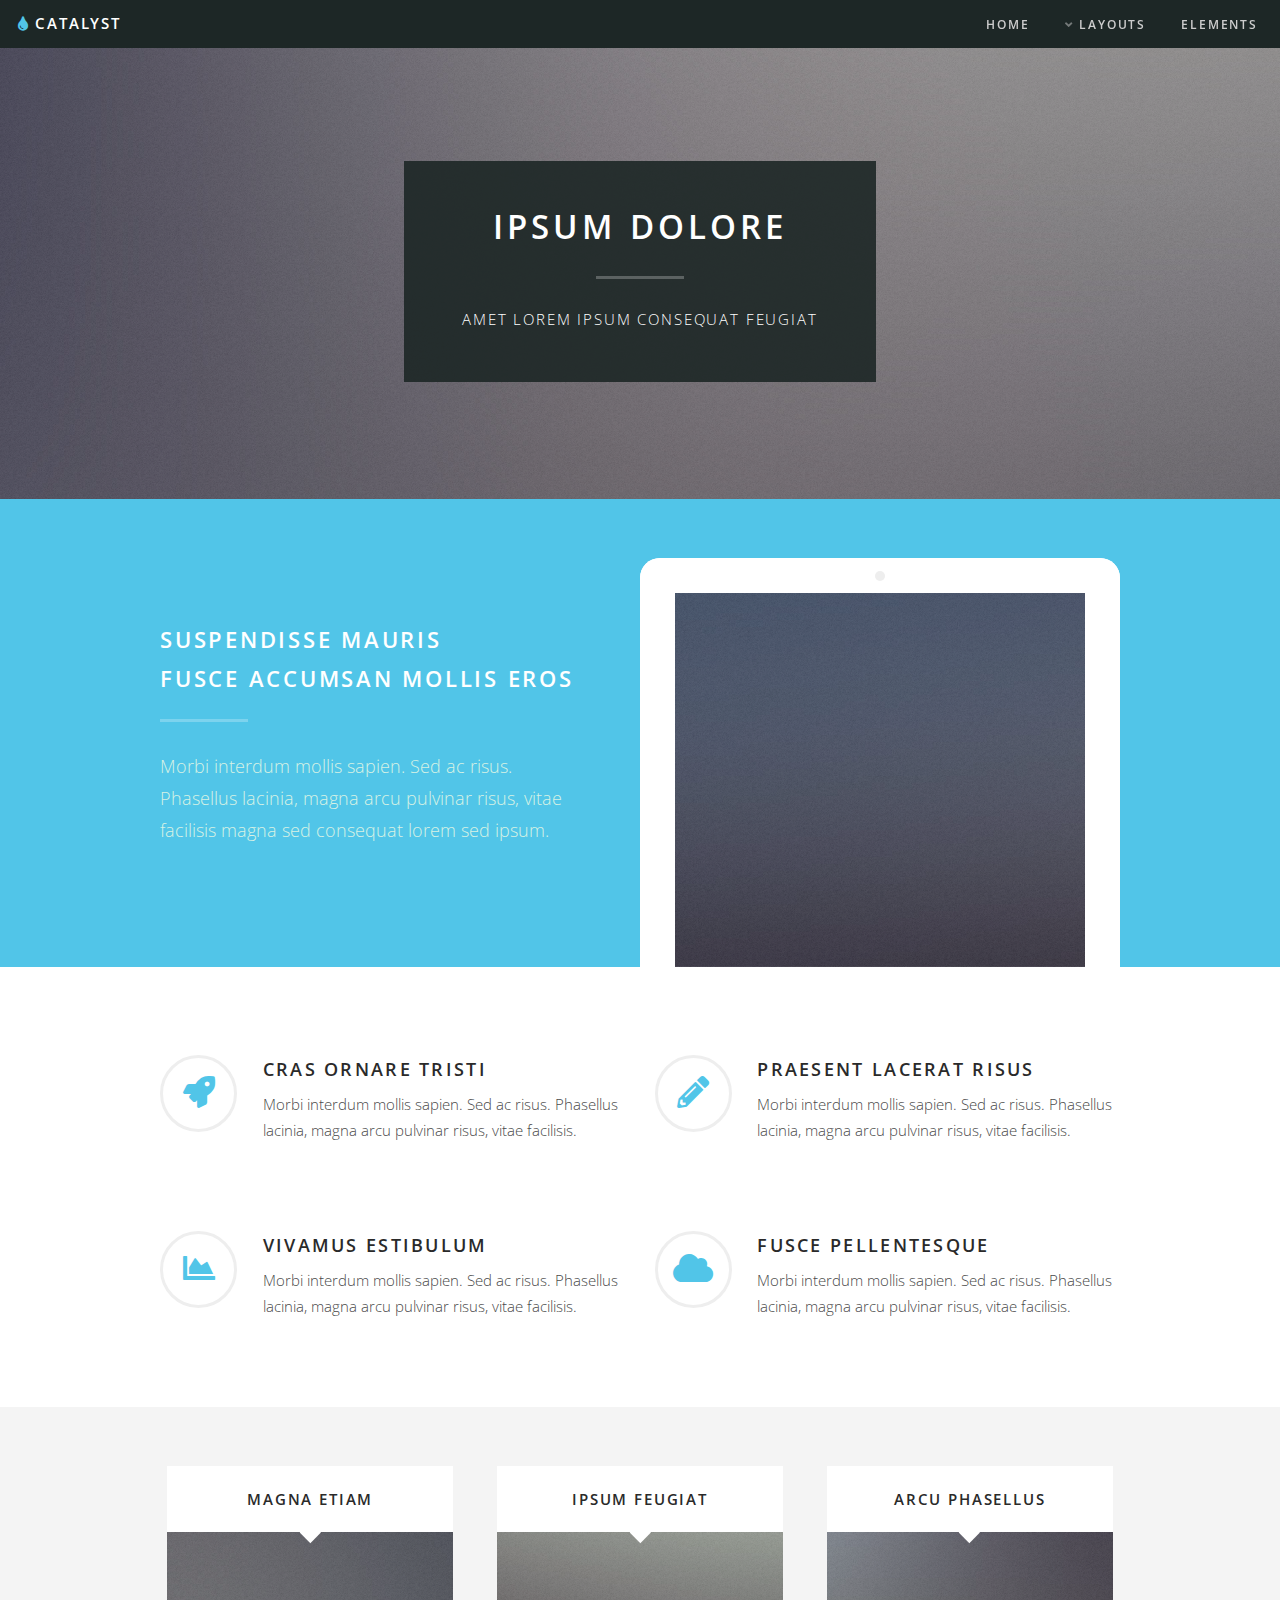
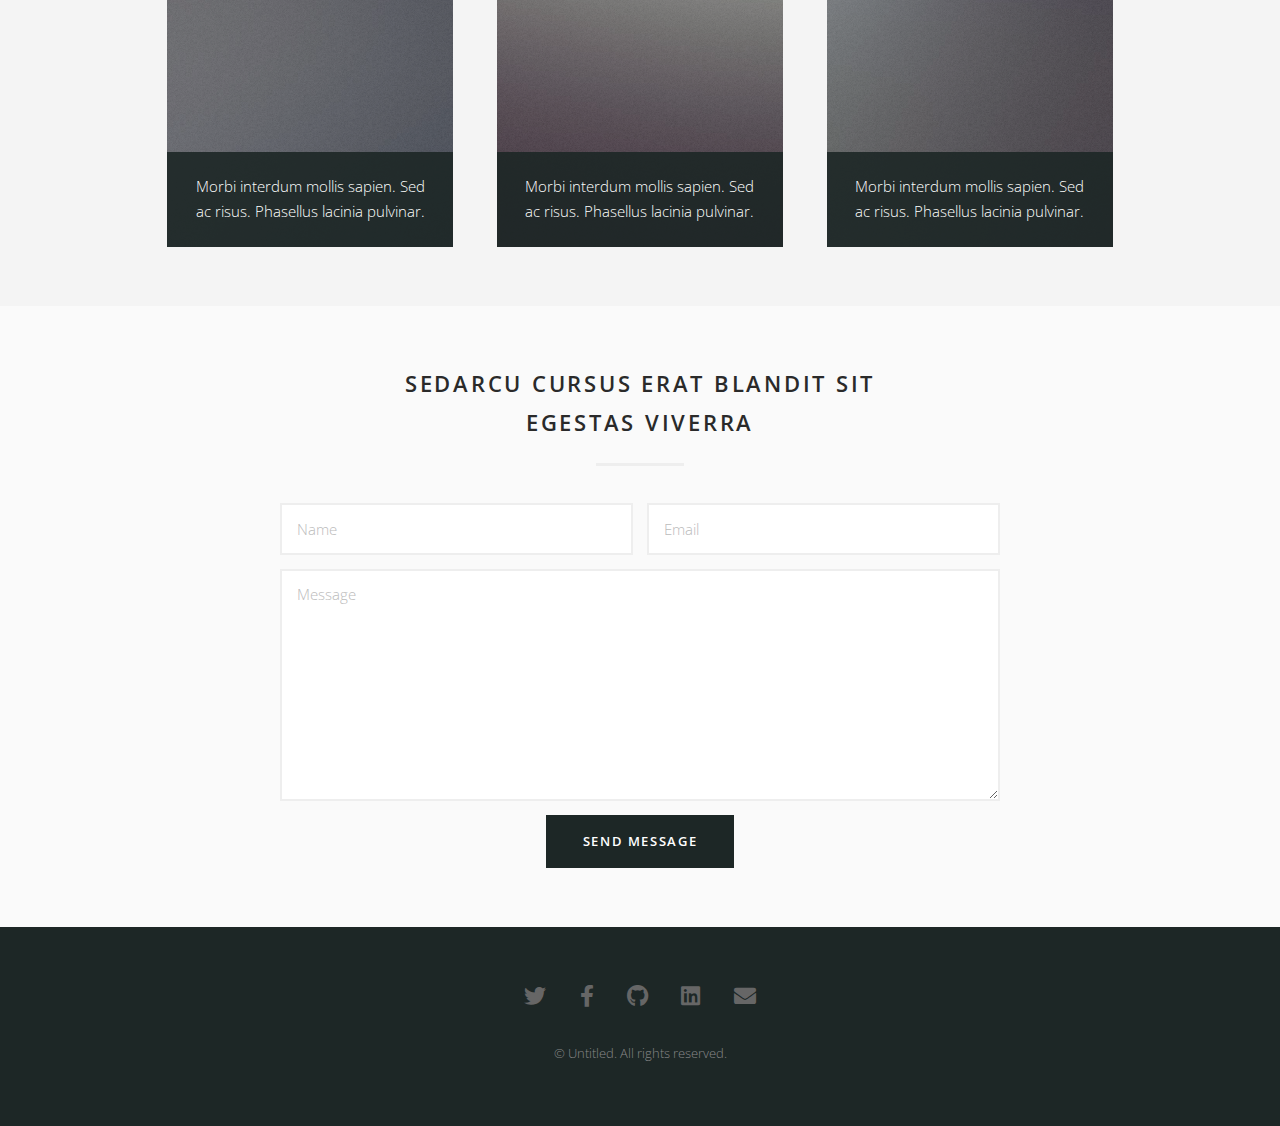
==== index.html @ 89c582d7 "new design" ====
<!DOCTYPE HTML>
<!--
	Catalyst by Pixelarity
	pixelarity.com | hello@pixelarity.com
	License: pixelarity.com/license
-->
<html>
	<head>
		<title>Untitled</title>
		<meta charset="utf-8" />
		<meta name="viewport" content="width=device-width, initial-scale=1, user-scalable=no" />
		<link rel="stylesheet" href="assets/css/main.css" />
	</head>
	<body class="is-preload">
		<div id="page-wrapper">

			<!-- Header -->
				<header id="header">
					<h1><a href="index.html" class="icon solid fa-tint">Catalyst</a></h1>
					<nav id="nav">
						<ul>
							<li><a href="index.html">Home</a></li>
							<li>
								<a href="#" class="icon solid fa-angle-down">Layouts</a>
								<ul>
									<li><a href="left-sidebar.html">Left Sidebar</a></li>
									<li><a href="right-sidebar.html">Right Sidebar</a></li>
									<li><a href="no-sidebar.html">No Sidebar</a></li>
									<li>
										<a href="#">Submenu</a>
										<ul>
											<li><a href="#">Option 1</a></li>
											<li><a href="#">Option 2</a></li>
											<li><a href="#">Option 3</a></li>
											<li><a href="#">Option 4</a></li>
										</ul>
									</li>
								</ul>
							</li>
							<li><a href="elements.html">Elements</a></li>
						</ul>
					</nav>
				</header>

			<!-- Banner -->
				<section id="banner">
					<div class="inner">
						<h2>Ipsum dolore</h2>
						<p>Amet lorem ipsum consequat feugiat</p>
					</div>
				</section>

			<!-- One -->
				<section id="one" class="wrapper style1">
					<div class="container">
						<div class="inner">
							<header class="major">
								<h2>Suspendisse mauris<br />
								fusce accumsan mollis eros</h2>
							</header>
							<p>Morbi interdum mollis sapien. Sed ac risus. Phasellus
							lacinia, magna arcu pulvinar risus, vitae facilisis magna
							sed consequat lorem sed ipsum.</p>
						</div><span class="device image fit"><img src="images/pic01.jpg" alt="" /></span>
					</div>
				</section>

			<!-- Two -->
				<section id="two" class="wrapper style2">
					<div class="container">
						<div class="row">
							<div class="col-6 col-12-narrow">
								<section class="feature">
									<i class="icon solid fa-rocket"></i>
									<h3>Cras ornare tristi</h3>
									<p>Morbi interdum mollis sapien. Sed ac risus. Phasellus lacinia, magna arcu pulvinar risus, vitae facilisis.</p>
								</section>
							</div>
							<div class="col-6 col-12-narrow">
								<section class="feature">
									<i class="icon solid fa-pencil-alt"></i>
									<h3>Praesent lacerat risus</h3>
									<p>Morbi interdum mollis sapien. Sed ac risus. Phasellus lacinia, magna arcu pulvinar risus, vitae facilisis.</p>
								</section>
							</div>
							<div class="col-6 col-12-narrow">
								<section class="feature">
									<i class="icon solid fa-chart-area"></i>
									<h3>Vivamus estibulum</h3>
									<p>Morbi interdum mollis sapien. Sed ac risus. Phasellus lacinia, magna arcu pulvinar risus, vitae facilisis.</p>
								</section>
							</div>
							<div class="col-6 col-12-narrow">
								<section class="feature">
									<i class="icon solid fa-cloud"></i>
									<h3>Fusce pellentesque</h3>
									<p>Morbi interdum mollis sapien. Sed ac risus. Phasellus lacinia, magna arcu pulvinar risus, vitae facilisis.</p>
								</section>
							</div>
						</div>
					</div>
				</section>

			<!-- Three -->
				<section id="three" class="wrapper style3">
					<div class="container">
						<div class="row">
							<div class="col-4 col-12-narrow">
								<section class="image-feature">
									<a href="#">
										<header>
											<h3>Magna etiam</h3>
										</header>
										<span class="image fit"><img src="images/pic02.jpg" alt="" /></span>
										<footer>
											<p>Morbi interdum mollis sapien. Sed ac risus. Phasellus lacinia pulvinar.</p>
										</footer>
									</a>
								</section>
							</div>
							<div class="col-4 col-12-narrow">
								<section class="image-feature">
									<a href="#">
										<header>
											<h3>Ipsum feugiat</h3>
										</header>
										<span class="image fit"><img src="images/pic03.jpg" alt="" /></span>
										<footer>
											<p>Morbi interdum mollis sapien. Sed ac risus. Phasellus lacinia pulvinar.</p>
										</footer>
									</a>
								</section>
							</div>
							<div class="col-4 col-12-narrow">
								<section class="image-feature">
									<a href="#">
										<header>
											<h3>Arcu phasellus</h3>
										</header>
										<span class="image fit"><img src="images/pic04.jpg" alt="" /></span>
										<footer>
											<p>Morbi interdum mollis sapien. Sed ac risus. Phasellus lacinia pulvinar.</p>
										</footer>
									</a>
								</section>
							</div>
						</div>
					</div>
				</section>

			<!-- Four -->
				<section id="four" class="wrapper style4 special">
					<div class="container medium">
						<header class="major">
							<h2>Sedarcu cursus erat blandit sit<br />
							egestas viverra</h2>
						</header>
						<form method="post" action="#">
							<div class="row gtr-uniform gtr-50">
								<div class="col-6 col-12-mobilep"><input type="text" name="name" id="name" placeholder="Name" /></div>
								<div class="col-6 col-12-mobilep"><input type="email" name="email" id="email" placeholder="Email" /></div>
								<div class="col-12"><textarea name="message" id="message" placeholder="Message" rows="8"></textarea></div>
								<div class="col-12">
									<ul class="actions special">
										<li><input type="submit" value="Send Message" /></li>
									</ul>
								</div>
							</div>
						</form>
					</div>
				</section>

			<!-- Footer -->
				<footer id="footer">
					<ul class="icons">
						<li><a href="#" class="icon brands fa-twitter"><span class="label">Twitter</span></a></li>
						<li><a href="#" class="icon brands fa-facebook-f"><span class="label">Facebook</span></a></li>
						<li><a href="#" class="icon brands fa-github"><span class="label">Github</span></a></li>
						<li><a href="#" class="icon brands fa-linkedin"><span class="label">LinkedIn</span></a></li>
						<li><a href="#" class="icon solid fa-envelope"><span class="label">Email</span></a></li>
					</ul>
					<div class="copyright">
						&copy; Untitled. All rights reserved.
					</div>
				</footer>

		</div>

		<!-- Scripts -->
			<script src="assets/js/jquery.min.js"></script>
			<script src="assets/js/jquery.dropotron.min.js"></script>
			<script src="assets/js/browser.min.js"></script>
			<script src="assets/js/breakpoints.min.js"></script>
			<script src="assets/js/util.js"></script>
			<script src="assets/js/main.js"></script>

	</body>
</html>
---- assets/css/main.css ----
@import url(fontawesome-all.min.css);
@import url("https://fonts.googleapis.com/css?family=Open+Sans:300,600,300italic,600italic");

/*
	Catalyst by Pixelarity
	pixelarity.com | hello@pixelarity.com
	License: pixelarity.com/license
*/

html, body, div, span, applet, object,
iframe, h1, h2, h3, h4, h5, h6, p, blockquote,
pre, a, abbr, acronym, address, big, cite,
code, del, dfn, em, img, ins, kbd, q, s, samp,
small, strike, strong, sub, sup, tt, var, b,
u, i, center, dl, dt, dd, ol, ul, li, fieldset,
form, label, legend, table, caption, tbody,
tfoot, thead, tr, th, td, article, aside,
canvas, details, embed, figure, figcaption,
footer, header, hgroup, menu, nav, output, ruby,
section, summary, time, mark, audio, video {
	margin: 0;
	padding: 0;
	border: 0;
	font-size: 100%;
	font: inherit;
	vertical-align: baseline;}

article, aside, details, figcaption, figure,
footer, header, hgroup, menu, nav, section {
	display: block;}

body {
	line-height: 1;
}

ol, ul {
	list-style: none;
}

blockquote, q {
	quotes: none;
}

	blockquote:before, blockquote:after, q:before, q:after {
		content: '';
		content: none;
	}

table {
	border-collapse: collapse;
	border-spacing: 0;
}

body {
	-webkit-text-size-adjust: none;
}

mark {
	background-color: transparent;
	color: inherit;
}

input::-moz-focus-inner {
	border: 0;
	padding: 0;
}

input, select, textarea {
	-moz-appearance: none;
	-webkit-appearance: none;
	-ms-appearance: none;
	appearance: none;
}

/* Basic */

	html {
		box-sizing: border-box;
	}

	*, *:before, *:after {
		box-sizing: inherit;
	}

	body {
		background: #fff;
	}

		body.is-preload *, body.is-preload *:before, body.is-preload *:after {
			-moz-animation: none !important;
			-webkit-animation: none !important;
			-ms-animation: none !important;
			animation: none !important;
			-moz-transition: none !important;
			-webkit-transition: none !important;
			-ms-transition: none !important;
			transition: none !important;
		}

	body, input, select, textarea {
		color: #4a4a4a;
		font-family: "Open Sans", sans-serif;
		font-size: 13pt;
		font-weight: 300;
		line-height: 1.75em;
	}

	a {
		color: #51c5e8;
		text-decoration: underline;
	}

		a:hover {
			text-decoration: none;
		}

	strong, b {
		color: #2a2a2a;
		font-weight: 600;
	}

	em, i {
		font-style: italic;
	}

	p {
		margin: 0 0 2em 0;
	}

	h1, h2, h3, h4, h5, h6 {
		color: #2a2a2a;
		font-weight: 600;
		letter-spacing: 0.125em;
		line-height: 1em;
		margin: 0 0 1em 0;
		text-transform: uppercase;
	}

		h1 a, h2 a, h3 a, h4 a, h5 a, h6 a {
			color: inherit;
			text-decoration: none;
		}

	h2 {
		font-size: 1.5em;
		line-height: 1.75em;
	}

	h3 {
		font-size: 1.25em;
		line-height: 1.5em;
	}

	h4 {
		font-size: 1.1em;
		line-height: 1.5em;
	}

	h5 {
		font-size: 0.9em;
		line-height: 1.5em;
	}

	h6 {
		font-size: 0.7em;
		line-height: 1.5em;
	}

	sub {
		font-size: 0.8em;
		position: relative;
		top: 0.5em;
	}

	sup {
		font-size: 0.8em;
		position: relative;
		top: -0.5em;
	}

	hr {
		border: 0;
		border-bottom: solid 3px #eee;
		margin: 3em 0;
	}

		hr.major {
			margin: 5em 0;
		}

	blockquote {
		border-left: solid 8px #eee;
		font-style: italic;
		margin: 0 0 2em 0;
		padding: 0.5em 0 0.5em 2em;
	}

	pre {
		-webkit-overflow-scrolling: touch;
		background: rgba(144, 144, 144, 0.05);
		font-family: "Courier New", monospace;
		font-size: 0.9em;
		line-height: 1.5em;
		margin: 0 0 2em 0;
		overflow-x: auto;
		padding: 1em 1.5em;
	}

	code {
		background: rgba(144, 144, 144, 0.05);
		font-family: "Courier New", monospace;
		font-size: 0.9em;
		margin: 0 0.25em;
		padding: 0.25em 0.65em;
	}

	.align-left {
		text-align: left;
	}

	.align-center {
		text-align: center;
	}

	.align-right {
		text-align: right;
	}

/* Row */

	.row {
		display: flex;
		flex-wrap: wrap;
		box-sizing: border-box;
		align-items: stretch;
	}

		.row > * {
			box-sizing: border-box;
		}

		.row.gtr-uniform > * > :last-child {
			margin-bottom: 0;
		}

		.row.aln-left {
			justify-content: flex-start;
		}

		.row.aln-center {
			justify-content: center;
		}

		.row.aln-right {
			justify-content: flex-end;
		}

		.row.aln-top {
			align-items: flex-start;
		}

		.row.aln-middle {
			align-items: center;
		}

		.row.aln-bottom {
			align-items: flex-end;
		}

		.row > .imp {
			order: -1;
		}

		.row > .col-1 {
			width: 8.33333%;
		}

		.row > .off-1 {
			margin-left: 8.33333%;
		}

		.row > .col-2 {
			width: 16.66667%;
		}

		.row > .off-2 {
			margin-left: 16.66667%;
		}

		.row > .col-3 {
			width: 25%;
		}

		.row > .off-3 {
			margin-left: 25%;
		}

		.row > .col-4 {
			width: 33.33333%;
		}

		.row > .off-4 {
			margin-left: 33.33333%;
		}

		.row > .col-5 {
			width: 41.66667%;
		}

		.row > .off-5 {
			margin-left: 41.66667%;
		}

		.row > .col-6 {
			width: 50%;
		}

		.row > .off-6 {
			margin-left: 50%;
		}

		.row > .col-7 {
			width: 58.33333%;
		}

		.row > .off-7 {
			margin-left: 58.33333%;
		}

		.row > .col-8 {
			width: 66.66667%;
		}

		.row > .off-8 {
			margin-left: 66.66667%;
		}

		.row > .col-9 {
			width: 75%;
		}

		.row > .off-9 {
			margin-left: 75%;
		}

		.row > .col-10 {
			width: 83.33333%;
		}

		.row > .off-10 {
			margin-left: 83.33333%;
		}

		.row > .col-11 {
			width: 91.66667%;
		}

		.row > .off-11 {
			margin-left: 91.66667%;
		}

		.row > .col-12 {
			width: 100%;
		}

		.row > .off-12 {
			margin-left: 100%;
		}

		.row.gtr-0 {
			margin-top: 0;
			margin-left: 0em;
		}

			.row.gtr-0 > * {
				padding: 0 0 0 0em;
			}

			.row.gtr-0.gtr-uniform {
				margin-top: 0em;
			}

				.row.gtr-0.gtr-uniform > * {
					padding-top: 0em;
				}

		.row.gtr-25 {
			margin-top: 0;
			margin-left: -0.75em;
		}

			.row.gtr-25 > * {
				padding: 0 0 0 0.75em;
			}

			.row.gtr-25.gtr-uniform {
				margin-top: -0.75em;
			}

				.row.gtr-25.gtr-uniform > * {
					padding-top: 0.75em;
				}

		.row.gtr-50 {
			margin-top: 0;
			margin-left: -1.5em;
		}

			.row.gtr-50 > * {
				padding: 0 0 0 1.5em;
			}

			.row.gtr-50.gtr-uniform {
				margin-top: -1.5em;
			}

				.row.gtr-50.gtr-uniform > * {
					padding-top: 1.5em;
				}

		.row {
			margin-top: 0;
			margin-left: -3em;
		}

			.row > * {
				padding: 0 0 0 3em;
			}

			.row.gtr-uniform {
				margin-top: -3em;
			}

				.row.gtr-uniform > * {
					padding-top: 3em;
				}

		.row.gtr-150 {
			margin-top: 0;
			margin-left: -4.5em;
		}

			.row.gtr-150 > * {
				padding: 0 0 0 4.5em;
			}

			.row.gtr-150.gtr-uniform {
				margin-top: -4.5em;
			}

				.row.gtr-150.gtr-uniform > * {
					padding-top: 4.5em;
				}

		.row.gtr-200 {
			margin-top: 0;
			margin-left: -6em;
		}

			.row.gtr-200 > * {
				padding: 0 0 0 6em;
			}

			.row.gtr-200.gtr-uniform {
				margin-top: -6em;
			}

				.row.gtr-200.gtr-uniform > * {
					padding-top: 6em;
				}

		@media screen and (max-width: 1680px) {

			.row {
				display: flex;
				flex-wrap: wrap;
				box-sizing: border-box;
				align-items: stretch;
			}

				.row > * {
					box-sizing: border-box;
				}

				.row.gtr-uniform > * > :last-child {
					margin-bottom: 0;
				}

				.row.aln-left {
					justify-content: flex-start;
				}

				.row.aln-center {
					justify-content: center;
				}

				.row.aln-right {
					justify-content: flex-end;
				}

				.row.aln-top {
					align-items: flex-start;
				}

				.row.aln-middle {
					align-items: center;
				}

				.row.aln-bottom {
					align-items: flex-end;
				}

				.row > .imp-wide {
					order: -1;
				}

				.row > .col-1-wide {
					width: 8.33333%;
				}

				.row > .off-1-wide {
					margin-left: 8.33333%;
				}

				.row > .col-2-wide {
					width: 16.66667%;
				}

				.row > .off-2-wide {
					margin-left: 16.66667%;
				}

				.row > .col-3-wide {
					width: 25%;
				}

				.row > .off-3-wide {
					margin-left: 25%;
				}

				.row > .col-4-wide {
					width: 33.33333%;
				}

				.row > .off-4-wide {
					margin-left: 33.33333%;
				}

				.row > .col-5-wide {
					width: 41.66667%;
				}

				.row > .off-5-wide {
					margin-left: 41.66667%;
				}

				.row > .col-6-wide {
					width: 50%;
				}

				.row > .off-6-wide {
					margin-left: 50%;
				}

				.row > .col-7-wide {
					width: 58.33333%;
				}

				.row > .off-7-wide {
					margin-left: 58.33333%;
				}

				.row > .col-8-wide {
					width: 66.66667%;
				}

				.row > .off-8-wide {
					margin-left: 66.66667%;
				}

				.row > .col-9-wide {
					width: 75%;
				}

				.row > .off-9-wide {
					margin-left: 75%;
				}

				.row > .col-10-wide {
					width: 83.33333%;
				}

				.row > .off-10-wide {
					margin-left: 83.33333%;
				}

				.row > .col-11-wide {
					width: 91.66667%;
				}

				.row > .off-11-wide {
					margin-left: 91.66667%;
				}

				.row > .col-12-wide {
					width: 100%;
				}

				.row > .off-12-wide {
					margin-left: 100%;
				}

				.row.gtr-0 {
					margin-top: 0;
					margin-left: 0em;
				}

					.row.gtr-0 > * {
						padding: 0 0 0 0em;
					}

					.row.gtr-0.gtr-uniform {
						margin-top: 0em;
					}

						.row.gtr-0.gtr-uniform > * {
							padding-top: 0em;
						}

				.row.gtr-25 {
					margin-top: 0;
					margin-left: -0.75em;
				}

					.row.gtr-25 > * {
						padding: 0 0 0 0.75em;
					}

					.row.gtr-25.gtr-uniform {
						margin-top: -0.75em;
					}

						.row.gtr-25.gtr-uniform > * {
							padding-top: 0.75em;
						}

				.row.gtr-50 {
					margin-top: 0;
					margin-left: -1.5em;
				}

					.row.gtr-50 > * {
						padding: 0 0 0 1.5em;
					}

					.row.gtr-50.gtr-uniform {
						margin-top: -1.5em;
					}

						.row.gtr-50.gtr-uniform > * {
							padding-top: 1.5em;
						}

				.row {
					margin-top: 0;
					margin-left: -3em;
				}

					.row > * {
						padding: 0 0 0 3em;
					}

					.row.gtr-uniform {
						margin-top: -3em;
					}

						.row.gtr-uniform > * {
							padding-top: 3em;
						}

				.row.gtr-150 {
					margin-top: 0;
					margin-left: -4.5em;
				}

					.row.gtr-150 > * {
						padding: 0 0 0 4.5em;
					}

					.row.gtr-150.gtr-uniform {
						margin-top: -4.5em;
					}

						.row.gtr-150.gtr-uniform > * {
							padding-top: 4.5em;
						}

				.row.gtr-200 {
					margin-top: 0;
					margin-left: -6em;
				}

					.row.gtr-200 > * {
						padding: 0 0 0 6em;
					}

					.row.gtr-200.gtr-uniform {
						margin-top: -6em;
					}

						.row.gtr-200.gtr-uniform > * {
							padding-top: 6em;
						}

		}

		@media screen and (max-width: 1280px) {

			.row {
				display: flex;
				flex-wrap: wrap;
				box-sizing: border-box;
				align-items: stretch;
			}

				.row > * {
					box-sizing: border-box;
				}

				.row.gtr-uniform > * > :last-child {
					margin-bottom: 0;
				}

				.row.aln-left {
					justify-content: flex-start;
				}

				.row.aln-center {
					justify-content: center;
				}

				.row.aln-right {
					justify-content: flex-end;
				}

				.row.aln-top {
					align-items: flex-start;
				}

				.row.aln-middle {
					align-items: center;
				}

				.row.aln-bottom {
					align-items: flex-end;
				}

				.row > .imp-normal {
					order: -1;
				}

				.row > .col-1-normal {
					width: 8.33333%;
				}

				.row > .off-1-normal {
					margin-left: 8.33333%;
				}

				.row > .col-2-normal {
					width: 16.66667%;
				}

				.row > .off-2-normal {
					margin-left: 16.66667%;
				}

				.row > .col-3-normal {
					width: 25%;
				}

				.row > .off-3-normal {
					margin-left: 25%;
				}

				.row > .col-4-normal {
					width: 33.33333%;
				}

				.row > .off-4-normal {
					margin-left: 33.33333%;
				}

				.row > .col-5-normal {
					width: 41.66667%;
				}

				.row > .off-5-normal {
					margin-left: 41.66667%;
				}

				.row > .col-6-normal {
					width: 50%;
				}

				.row > .off-6-normal {
					margin-left: 50%;
				}

				.row > .col-7-normal {
					width: 58.33333%;
				}

				.row > .off-7-normal {
					margin-left: 58.33333%;
				}

				.row > .col-8-normal {
					width: 66.66667%;
				}

				.row > .off-8-normal {
					margin-left: 66.66667%;
				}

				.row > .col-9-normal {
					width: 75%;
				}

				.row > .off-9-normal {
					margin-left: 75%;
				}

				.row > .col-10-normal {
					width: 83.33333%;
				}

				.row > .off-10-normal {
					margin-left: 83.33333%;
				}

				.row > .col-11-normal {
					width: 91.66667%;
				}

				.row > .off-11-normal {
					margin-left: 91.66667%;
				}

				.row > .col-12-normal {
					width: 100%;
				}

				.row > .off-12-normal {
					margin-left: 100%;
				}

				.row.gtr-0 {
					margin-top: 0;
					margin-left: 0em;
				}

					.row.gtr-0 > * {
						padding: 0 0 0 0em;
					}

					.row.gtr-0.gtr-uniform {
						margin-top: 0em;
					}

						.row.gtr-0.gtr-uniform > * {
							padding-top: 0em;
						}

				.row.gtr-25 {
					margin-top: 0;
					margin-left: -0.5em;
				}

					.row.gtr-25 > * {
						padding: 0 0 0 0.5em;
					}

					.row.gtr-25.gtr-uniform {
						margin-top: -0.5em;
					}

						.row.gtr-25.gtr-uniform > * {
							padding-top: 0.5em;
						}

				.row.gtr-50 {
					margin-top: 0;
					margin-left: -1em;
				}

					.row.gtr-50 > * {
						padding: 0 0 0 1em;
					}

					.row.gtr-50.gtr-uniform {
						margin-top: -1em;
					}

						.row.gtr-50.gtr-uniform > * {
							padding-top: 1em;
						}

				.row {
					margin-top: 0;
					margin-left: -2em;
				}

					.row > * {
						padding: 0 0 0 2em;
					}

					.row.gtr-uniform {
						margin-top: -2em;
					}

						.row.gtr-uniform > * {
							padding-top: 2em;
						}

				.row.gtr-150 {
					margin-top: 0;
					margin-left: -3em;
				}

					.row.gtr-150 > * {
						padding: 0 0 0 3em;
					}

					.row.gtr-150.gtr-uniform {
						margin-top: -3em;
					}

						.row.gtr-150.gtr-uniform > * {
							padding-top: 3em;
						}

				.row.gtr-200 {
					margin-top: 0;
					margin-left: -4em;
				}

					.row.gtr-200 > * {
						padding: 0 0 0 4em;
					}

					.row.gtr-200.gtr-uniform {
						margin-top: -4em;
					}

						.row.gtr-200.gtr-uniform > * {
							padding-top: 4em;
						}

		}

		@media screen and (max-width: 980px) {

			.row {
				display: flex;
				flex-wrap: wrap;
				box-sizing: border-box;
				align-items: stretch;
			}

				.row > * {
					box-sizing: border-box;
				}

				.row.gtr-uniform > * > :last-child {
					margin-bottom: 0;
				}

				.row.aln-left {
					justify-content: flex-start;
				}

				.row.aln-center {
					justify-content: center;
				}

				.row.aln-right {
					justify-content: flex-end;
				}

				.row.aln-top {
					align-items: flex-start;
				}

				.row.aln-middle {
					align-items: center;
				}

				.row.aln-bottom {
					align-items: flex-end;
				}

				.row > .imp-narrow {
					order: -1;
				}

				.row > .col-1-narrow {
					width: 8.33333%;
				}

				.row > .off-1-narrow {
					margin-left: 8.33333%;
				}

				.row > .col-2-narrow {
					width: 16.66667%;
				}

				.row > .off-2-narrow {
					margin-left: 16.66667%;
				}

				.row > .col-3-narrow {
					width: 25%;
				}

				.row > .off-3-narrow {
					margin-left: 25%;
				}

				.row > .col-4-narrow {
					width: 33.33333%;
				}

				.row > .off-4-narrow {
					margin-left: 33.33333%;
				}

				.row > .col-5-narrow {
					width: 41.66667%;
				}

				.row > .off-5-narrow {
					margin-left: 41.66667%;
				}

				.row > .col-6-narrow {
					width: 50%;
				}

				.row > .off-6-narrow {
					margin-left: 50%;
				}

				.row > .col-7-narrow {
					width: 58.33333%;
				}

				.row > .off-7-narrow {
					margin-left: 58.33333%;
				}

				.row > .col-8-narrow {
					width: 66.66667%;
				}

				.row > .off-8-narrow {
					margin-left: 66.66667%;
				}

				.row > .col-9-narrow {
					width: 75%;
				}

				.row > .off-9-narrow {
					margin-left: 75%;
				}

				.row > .col-10-narrow {
					width: 83.33333%;
				}

				.row > .off-10-narrow {
					margin-left: 83.33333%;
				}

				.row > .col-11-narrow {
					width: 91.66667%;
				}

				.row > .off-11-narrow {
					margin-left: 91.66667%;
				}

				.row > .col-12-narrow {
					width: 100%;
				}

				.row > .off-12-narrow {
					margin-left: 100%;
				}

				.row.gtr-0 {
					margin-top: 0;
					margin-left: 0em;
				}

					.row.gtr-0 > * {
						padding: 0 0 0 0em;
					}

					.row.gtr-0.gtr-uniform {
						margin-top: 0em;
					}

						.row.gtr-0.gtr-uniform > * {
							padding-top: 0em;
						}

				.row.gtr-25 {
					margin-top: 0;
					margin-left: -0.5em;
				}

					.row.gtr-25 > * {
						padding: 0 0 0 0.5em;
					}

					.row.gtr-25.gtr-uniform {
						margin-top: -0.5em;
					}

						.row.gtr-25.gtr-uniform > * {
							padding-top: 0.5em;
						}

				.row.gtr-50 {
					margin-top: 0;
					margin-left: -1em;
				}

					.row.gtr-50 > * {
						padding: 0 0 0 1em;
					}

					.row.gtr-50.gtr-uniform {
						margin-top: -1em;
					}

						.row.gtr-50.gtr-uniform > * {
							padding-top: 1em;
						}

				.row {
					margin-top: 0;
					margin-left: -2em;
				}

					.row > * {
						padding: 0 0 0 2em;
					}

					.row.gtr-uniform {
						margin-top: -2em;
					}

						.row.gtr-uniform > * {
							padding-top: 2em;
						}

				.row.gtr-150 {
					margin-top: 0;
					margin-left: -3em;
				}

					.row.gtr-150 > * {
						padding: 0 0 0 3em;
					}

					.row.gtr-150.gtr-uniform {
						margin-top: -3em;
					}

						.row.gtr-150.gtr-uniform > * {
							padding-top: 3em;
						}

				.row.gtr-200 {
					margin-top: 0;
					margin-left: -4em;
				}

					.row.gtr-200 > * {
						padding: 0 0 0 4em;
					}

					.row.gtr-200.gtr-uniform {
						margin-top: -4em;
					}

						.row.gtr-200.gtr-uniform > * {
							padding-top: 4em;
						}

		}

		@media screen and (max-width: 736px) {

			.row {
				display: flex;
				flex-wrap: wrap;
				box-sizing: border-box;
				align-items: stretch;
			}

				.row > * {
					box-sizing: border-box;
				}

				.row.gtr-uniform > * > :last-child {
					margin-bottom: 0;
				}

				.row.aln-left {
					justify-content: flex-start;
				}

				.row.aln-center {
					justify-content: center;
				}

				.row.aln-right {
					justify-content: flex-end;
				}

				.row.aln-top {
					align-items: flex-start;
				}

				.row.aln-middle {
					align-items: center;
				}

				.row.aln-bottom {
					align-items: flex-end;
				}

				.row > .imp-mobile {
					order: -1;
				}

				.row > .col-1-mobile {
					width: 8.33333%;
				}

				.row > .off-1-mobile {
					margin-left: 8.33333%;
				}

				.row > .col-2-mobile {
					width: 16.66667%;
				}

				.row > .off-2-mobile {
					margin-left: 16.66667%;
				}

				.row > .col-3-mobile {
					width: 25%;
				}

				.row > .off-3-mobile {
					margin-left: 25%;
				}

				.row > .col-4-mobile {
					width: 33.33333%;
				}

				.row > .off-4-mobile {
					margin-left: 33.33333%;
				}

				.row > .col-5-mobile {
					width: 41.66667%;
				}

				.row > .off-5-mobile {
					margin-left: 41.66667%;
				}

				.row > .col-6-mobile {
					width: 50%;
				}

				.row > .off-6-mobile {
					margin-left: 50%;
				}

				.row > .col-7-mobile {
					width: 58.33333%;
				}

				.row > .off-7-mobile {
					margin-left: 58.33333%;
				}

				.row > .col-8-mobile {
					width: 66.66667%;
				}

				.row > .off-8-mobile {
					margin-left: 66.66667%;
				}

				.row > .col-9-mobile {
					width: 75%;
				}

				.row > .off-9-mobile {
					margin-left: 75%;
				}

				.row > .col-10-mobile {
					width: 83.33333%;
				}

				.row > .off-10-mobile {
					margin-left: 83.33333%;
				}

				.row > .col-11-mobile {
					width: 91.66667%;
				}

				.row > .off-11-mobile {
					margin-left: 91.66667%;
				}

				.row > .col-12-mobile {
					width: 100%;
				}

				.row > .off-12-mobile {
					margin-left: 100%;
				}

				.row.gtr-0 {
					margin-top: 0;
					margin-left: 0em;
				}

					.row.gtr-0 > * {
						padding: 0 0 0 0em;
					}

					.row.gtr-0.gtr-uniform {
						margin-top: 0em;
					}

						.row.gtr-0.gtr-uniform > * {
							padding-top: 0em;
						}

				.row.gtr-25 {
					margin-top: 0;
					margin-left: -0.5em;
				}

					.row.gtr-25 > * {
						padding: 0 0 0 0.5em;
					}

					.row.gtr-25.gtr-uniform {
						margin-top: -0.5em;
					}

						.row.gtr-25.gtr-uniform > * {
							padding-top: 0.5em;
						}

				.row.gtr-50 {
					margin-top: 0;
					margin-left: -1em;
				}

					.row.gtr-50 > * {
						padding: 0 0 0 1em;
					}

					.row.gtr-50.gtr-uniform {
						margin-top: -1em;
					}

						.row.gtr-50.gtr-uniform > * {
							padding-top: 1em;
						}

				.row {
					margin-top: 0;
					margin-left: -2em;
				}

					.row > * {
						padding: 0 0 0 2em;
					}

					.row.gtr-uniform {
						margin-top: -2em;
					}

						.row.gtr-uniform > * {
							padding-top: 2em;
						}

				.row.gtr-150 {
					margin-top: 0;
					margin-left: -3em;
				}

					.row.gtr-150 > * {
						padding: 0 0 0 3em;
					}

					.row.gtr-150.gtr-uniform {
						margin-top: -3em;
					}

						.row.gtr-150.gtr-uniform > * {
							padding-top: 3em;
						}

				.row.gtr-200 {
					margin-top: 0;
					margin-left: -4em;
				}

					.row.gtr-200 > * {
						padding: 0 0 0 4em;
					}

					.row.gtr-200.gtr-uniform {
						margin-top: -4em;
					}

						.row.gtr-200.gtr-uniform > * {
							padding-top: 4em;
						}

		}

		@media screen and (max-width: 480px) {

			.row {
				display: flex;
				flex-wrap: wrap;
				box-sizing: border-box;
				align-items: stretch;
			}

				.row > * {
					box-sizing: border-box;
				}

				.row.gtr-uniform > * > :last-child {
					margin-bottom: 0;
				}

				.row.aln-left {
					justify-content: flex-start;
				}

				.row.aln-center {
					justify-content: center;
				}

				.row.aln-right {
					justify-content: flex-end;
				}

				.row.aln-top {
					align-items: flex-start;
				}

				.row.aln-middle {
					align-items: center;
				}

				.row.aln-bottom {
					align-items: flex-end;
				}

				.row > .imp-mobilep {
					order: -1;
				}

				.row > .col-1-mobilep {
					width: 8.33333%;
				}

				.row > .off-1-mobilep {
					margin-left: 8.33333%;
				}

				.row > .col-2-mobilep {
					width: 16.66667%;
				}

				.row > .off-2-mobilep {
					margin-left: 16.66667%;
				}

				.row > .col-3-mobilep {
					width: 25%;
				}

				.row > .off-3-mobilep {
					margin-left: 25%;
				}

				.row > .col-4-mobilep {
					width: 33.33333%;
				}

				.row > .off-4-mobilep {
					margin-left: 33.33333%;
				}

				.row > .col-5-mobilep {
					width: 41.66667%;
				}

				.row > .off-5-mobilep {
					margin-left: 41.66667%;
				}

				.row > .col-6-mobilep {
					width: 50%;
				}

				.row > .off-6-mobilep {
					margin-left: 50%;
				}

				.row > .col-7-mobilep {
					width: 58.33333%;
				}

				.row > .off-7-mobilep {
					margin-left: 58.33333%;
				}

				.row > .col-8-mobilep {
					width: 66.66667%;
				}

				.row > .off-8-mobilep {
					margin-left: 66.66667%;
				}

				.row > .col-9-mobilep {
					width: 75%;
				}

				.row > .off-9-mobilep {
					margin-left: 75%;
				}

				.row > .col-10-mobilep {
					width: 83.33333%;
				}

				.row > .off-10-mobilep {
					margin-left: 83.33333%;
				}

				.row > .col-11-mobilep {
					width: 91.66667%;
				}

				.row > .off-11-mobilep {
					margin-left: 91.66667%;
				}

				.row > .col-12-mobilep {
					width: 100%;
				}

				.row > .off-12-mobilep {
					margin-left: 100%;
				}

				.row.gtr-0 {
					margin-top: 0;
					margin-left: 0em;
				}

					.row.gtr-0 > * {
						padding: 0 0 0 0em;
					}

					.row.gtr-0.gtr-uniform {
						margin-top: 0em;
					}

						.row.gtr-0.gtr-uniform > * {
							padding-top: 0em;
						}

				.row.gtr-25 {
					margin-top: 0;
					margin-left: -0.5em;
				}

					.row.gtr-25 > * {
						padding: 0 0 0 0.5em;
					}

					.row.gtr-25.gtr-uniform {
						margin-top: -0.5em;
					}

						.row.gtr-25.gtr-uniform > * {
							padding-top: 0.5em;
						}

				.row.gtr-50 {
					margin-top: 0;
					margin-left: -1em;
				}

					.row.gtr-50 > * {
						padding: 0 0 0 1em;
					}

					.row.gtr-50.gtr-uniform {
						margin-top: -1em;
					}

						.row.gtr-50.gtr-uniform > * {
							padding-top: 1em;
						}

				.row {
					margin-top: 0;
					margin-left: -2em;
				}

					.row > * {
						padding: 0 0 0 2em;
					}

					.row.gtr-uniform {
						margin-top: -2em;
					}

						.row.gtr-uniform > * {
							padding-top: 2em;
						}

				.row.gtr-150 {
					margin-top: 0;
					margin-left: -3em;
				}

					.row.gtr-150 > * {
						padding: 0 0 0 3em;
					}

					.row.gtr-150.gtr-uniform {
						margin-top: -3em;
					}

						.row.gtr-150.gtr-uniform > * {
							padding-top: 3em;
						}

				.row.gtr-200 {
					margin-top: 0;
					margin-left: -4em;
				}

					.row.gtr-200 > * {
						padding: 0 0 0 4em;
					}

					.row.gtr-200.gtr-uniform {
						margin-top: -4em;
					}

						.row.gtr-200.gtr-uniform > * {
							padding-top: 4em;
						}

		}

/* Container */

	.container {
		margin: 0 auto;
		width: 1200px;
	}

		.container.medium {
			width: 900px;
		}

		@media screen and (max-width: 1680px) {

			.container {
				width: 1080px;
			}

				.container.medium {
					width: 810px;
				}

		}

		@media screen and (max-width: 1280px) {

			.container {
				width: 960px;
			}

				.container.medium {
					width: 720px;
				}

		}

		@media screen and (max-width: 980px) {

			.container {
				width: 90%;
			}

				.container.medium {
					width: 90%;
				}

		}

		@media screen and (max-width: 736px) {

			.container {
				width: 100%;
			}

				.container.medium {
					width: 100%;
				}

		}

/* Section/Article */

	section.special, article.special {
		text-align: center;
	}

	header.major {
		position: relative;
	}

		header.major:after {
			background: #eee;
			content: '';
			display: inline-block;
			height: 3px;
			margin: 0 0 2em 0;
			width: 6em;
		}

		header.major.alt {
			text-align: center;
			margin-bottom: 2em;
		}

	header p {
		letter-spacing: 0.125em;
		margin: 0 0 1.5em 0;
		position: relative;
		text-transform: uppercase;
	}

	header h2 + p {
		font-size: 1em;
		margin-top: -0.85em;
		line-height: 1.75em;
	}

	header h3 + p {
		font-size: 0.9em;
		margin-top: -0.75em;
		line-height: 1.75em;
	}

	header h4 + p,
	header h5 + p,
	header h6 + p {
		font-size: 0.8em;
		margin-top: -0.75em;
		line-height: 1.75em;
	}

/* Form */

	form {
		margin: 0 0 2em 0;
	}

	label {
		color: #2a2a2a;
		display: block;
		font-size: 0.9em;
		font-weight: 600;
		margin: 0 0 1em 0;
	}

	input[type="text"],
	input[type="password"],
	input[type="email"],
	select,
	textarea {
		-moz-appearance: none;
		-webkit-appearance: none;
		-ms-appearance: none;
		appearance: none;
		border: none;
		border: solid 2px #eee;
		border-radius: 0;
		color: inherit;
		display: block;
		outline: 0;
		padding: 0 1em;
		text-decoration: none;
		width: 100%;
	}

		input[type="text"]:invalid,
		input[type="password"]:invalid,
		input[type="email"]:invalid,
		select:invalid,
		textarea:invalid {
			box-shadow: none;
		}

		input[type="text"]:focus,
		input[type="password"]:focus,
		input[type="email"]:focus,
		select:focus,
		textarea:focus {
			border-color: #51c5e8;
		}

	select {
		background-image: url("data:image/svg+xml;charset=utf8,%3Csvg xmlns='http://www.w3.org/2000/svg' width='40' height='40' preserveAspectRatio='none' viewBox='0 0 40 40'%3E%3Cpath d='M9.4,12.3l10.4,10.4l10.4-10.4c0.2-0.2,0.5-0.4,0.9-0.4c0.3,0,0.6,0.1,0.9,0.4l3.3,3.3c0.2,0.2,0.4,0.5,0.4,0.9 c0,0.4-0.1,0.6-0.4,0.9L20.7,31.9c-0.2,0.2-0.5,0.4-0.9,0.4c-0.3,0-0.6-0.1-0.9-0.4L4.3,17.3c-0.2-0.2-0.4-0.5-0.4-0.9 c0-0.4,0.1-0.6,0.4-0.9l3.3-3.3c0.2-0.2,0.5-0.4,0.9-0.4S9.1,12.1,9.4,12.3z' fill='%23eee' /%3E%3C/svg%3E");
		background-size: 1.25em;
		background-repeat: no-repeat;
		background-position: calc(100% - 1em) center;
		height: 3.5em;
		padding-right: 3.5em;
		text-overflow: ellipsis;
	}

		select:focus::-ms-value {
			background-color: transparent;
		}

		select::-ms-expand {
			display: none;
		}

		select option {
			color: #2a2a2a;
			background: #fff;
		}

	input[type="text"],
	input[type="password"],
	input[type="email"],
	select {
		height: 3.5em;
	}

	textarea {
		padding: 0.75em 1em;
	}

	input[type="checkbox"],
	input[type="radio"] {
		-moz-appearance: none;
		-webkit-appearance: none;
		-ms-appearance: none;
		appearance: none;
		display: block;
		float: left;
		margin-right: -2em;
		opacity: 0;
		width: 1em;
		z-index: -1;
	}

		input[type="checkbox"] + label,
		input[type="radio"] + label {
			text-decoration: none;
			color: #4a4a4a;
			cursor: pointer;
			display: inline-block;
			font-size: 1em;
			font-weight: 300;
			padding-left: 2.85em;
			padding-right: 0.75em;
			position: relative;
		}

			input[type="checkbox"] + label:before,
			input[type="radio"] + label:before {
				-moz-osx-font-smoothing: grayscale;
				-webkit-font-smoothing: antialiased;
				display: inline-block;
				font-style: normal;
				font-variant: normal;
				text-rendering: auto;
				line-height: 1;
				text-transform: none !important;
				font-family: 'Font Awesome 5 Free';
				font-weight: 900;
			}

			input[type="checkbox"] + label:before,
			input[type="radio"] + label:before {
				background: rgba(144, 144, 144, 0.05);
				border: solid 2px #eee;
				content: '';
				display: inline-block;
				font-size: 0.8em;
				height: 2.1em;
				left: 0;
				line-height: 1.925em;
				position: absolute;
				text-align: center;
				top: 0;
				width: 2.1em;
			}

		input[type="checkbox"]:checked + label:before,
		input[type="radio"]:checked + label:before {
			background: #1d2726;
			border-color: #1d2726;
			color: #ffffff;
			content: '\f00c';
		}

		input[type="checkbox"]:focus + label:before,
		input[type="radio"]:focus + label:before {
			border-color: #51c5e8;
		}

	input[type="radio"] + label:before {
		border-radius: 100%;
	}

	::-webkit-input-placeholder {
		color: #bbb !important;
		opacity: 1.0;
	}

	:-moz-placeholder {
		color: #bbb !important;
		opacity: 1.0;
	}

	::-moz-placeholder {
		color: #bbb !important;
		opacity: 1.0;
	}

	:-ms-input-placeholder {
		color: #bbb !important;
		opacity: 1.0;
	}

/* Box */

	.box {
		border: solid 2px #eee;
		margin-bottom: 2em;
		padding: 1.5em;
	}

		.box > :last-child,
		.box > :last-child > :last-child,
		.box > :last-child > :last-child > :last-child {
			margin-bottom: 0;
		}

		.box.alt {
			border: 0;
			padding: 0;
		}

/* Icon */

	.icon {
		text-decoration: none;
		border-bottom: none;
		position: relative;
	}

		.icon:before {
			-moz-osx-font-smoothing: grayscale;
			-webkit-font-smoothing: antialiased;
			display: inline-block;
			font-style: normal;
			font-variant: normal;
			text-rendering: auto;
			line-height: 1;
			text-transform: none !important;
			font-family: 'Font Awesome 5 Free';
			font-weight: 400;
		}

		.icon.solid:before {
			font-weight: 900;
		}

		.icon.brands:before {
			font-family: 'Font Awesome 5 Brands';
		}

		.icon > .label {
			display: none;
		}

/* Image */

	.image {
		border: 0;
		display: inline-block;
		position: relative;
	}

		.image:before {
			background: url("images/overlay.png");
			content: '';
			display: block;
			height: 100%;
			left: 0;
			position: absolute;
			top: 0;
			width: 100%;
		}

		.image img {
			display: block;
		}

		.image.left {
			float: left;
			margin: 0 1.5em 1em 0;
			top: 0.25em;
		}

		.image.right {
			float: right;
			margin: 0 0 1em 1.5em;
			top: 0.25em;
		}

		.image.fit {
			display: block;
			margin: 0 0 3em 0;
			width: 100%;
		}

			.image.fit img {
				display: block;
				width: 100%;
			}

/* List */

	ol {
		list-style: decimal;
		margin: 0 0 2em 0;
		padding-left: 1.25em;
	}

		ol li {
			padding-left: 0.25em;
		}

	ul {
		list-style: disc;
		margin: 0 0 2em 0;
		padding-left: 1em;
	}

		ul li {
			padding-left: 0.5em;
		}

		ul.alt {
			list-style: none;
			padding-left: 0;
		}

			ul.alt li {
				border-top: solid 1px #eee;
				padding: 0.5em 0;
			}

				ul.alt li:first-child {
					border-top: 0;
					padding-top: 0;
				}

	dl {
		margin: 0 0 2em 0;
	}

/* Actions */

	ul.actions {
		display: -moz-flex;
		display: -webkit-flex;
		display: -ms-flex;
		display: flex;
		cursor: default;
		list-style: none;
		margin-left: -1em;
		padding-left: 0;
	}

		ul.actions li {
			padding: 0 0 0 1em;
			vertical-align: middle;
		}

		ul.actions.special {
			-moz-justify-content: center;
			-webkit-justify-content: center;
			-ms-justify-content: center;
			justify-content: center;
			width: 100%;
			margin-left: 0;
		}

			ul.actions.special li:first-child {
				padding-left: 0;
			}

		ul.actions.stacked {
			-moz-flex-direction: column;
			-webkit-flex-direction: column;
			-ms-flex-direction: column;
			flex-direction: column;
			margin-left: 0;
		}

			ul.actions.stacked li {
				padding: 1.3em 0 0 0;
			}

				ul.actions.stacked li:first-child {
					padding-top: 0;
				}

		ul.actions.fit {
			width: calc(100% + 1em);
		}

			ul.actions.fit li {
				-moz-flex-grow: 1;
				-webkit-flex-grow: 1;
				-ms-flex-grow: 1;
				flex-grow: 1;
				-moz-flex-shrink: 1;
				-webkit-flex-shrink: 1;
				-ms-flex-shrink: 1;
				flex-shrink: 1;
				width: 100%;
			}

				ul.actions.fit li > * {
					width: 100%;
				}

			ul.actions.fit.stacked {
				width: 100%;
			}

		@media screen and (max-width: 480px) {

			ul.actions:not(.fixed) {
				-moz-flex-direction: column;
				-webkit-flex-direction: column;
				-ms-flex-direction: column;
				flex-direction: column;
				margin-left: 0;
				width: 100% !important;
			}

				ul.actions:not(.fixed) li {
					-moz-flex-grow: 1;
					-webkit-flex-grow: 1;
					-ms-flex-grow: 1;
					flex-grow: 1;
					-moz-flex-shrink: 1;
					-webkit-flex-shrink: 1;
					-ms-flex-shrink: 1;
					flex-shrink: 1;
					padding: 1em 0 0 0;
					text-align: center;
					width: 100%;
				}

					ul.actions:not(.fixed) li > * {
						width: 100%;
					}

					ul.actions:not(.fixed) li:first-child {
						padding-top: 0;
					}

					ul.actions:not(.fixed) li input[type="submit"],
					ul.actions:not(.fixed) li input[type="reset"],
					ul.actions:not(.fixed) li input[type="button"],
					ul.actions:not(.fixed) li button,
					ul.actions:not(.fixed) li .button {
						width: 100%;
					}

						ul.actions:not(.fixed) li input[type="submit"].icon:before,
						ul.actions:not(.fixed) li input[type="reset"].icon:before,
						ul.actions:not(.fixed) li input[type="button"].icon:before,
						ul.actions:not(.fixed) li button.icon:before,
						ul.actions:not(.fixed) li .button.icon:before {
							margin-left: -0.5em;
						}

		}

/* Icons */

	ul.icons {
		cursor: default;
		list-style: none;
		padding-left: 0;
	}

		ul.icons li {
			display: inline-block;
			padding: 0 1em 0 0;
		}

			ul.icons li:last-child {
				padding-right: 0;
			}

			ul.icons li .icon:before {
				font-size: 1.5em;
			}

/* Table */

	.table-wrapper {
		-webkit-overflow-scrolling: touch;
		overflow-x: auto;
	}

	table {
		margin: 0 0 2em 0;
		width: 100%;
	}

		table tbody tr {
			border: solid 1px #eee;
			border-left: 0;
			border-right: 0;
		}

			table tbody tr:nth-child(2n + 1) {
				background-color: rgba(144, 144, 144, 0.05);
			}

		table td {
			padding: 0.75em 0.75em;
		}

		table th {
			color: #2a2a2a;
			font-size: 0.9em;
			font-weight: 600;
			padding: 0 0.75em 0.75em 0.75em;
			text-align: left;
		}

		table thead {
			border-bottom: solid 2px #eee;
		}

		table tfoot {
			border-top: solid 2px #eee;
		}

		table.alt {
			border-collapse: separate;
		}

			table.alt tbody tr td {
				border: solid 1px #eee;
				border-left-width: 0;
				border-top-width: 0;
			}

				table.alt tbody tr td:first-child {
					border-left-width: 1px;
				}

			table.alt tbody tr:first-child td {
				border-top-width: 1px;
			}

			table.alt thead {
				border-bottom: 0;
			}

			table.alt tfoot {
				border-top: 0;
			}

/* Button */

	input[type="submit"],
	input[type="reset"],
	input[type="button"],
	button,
	.button {
		-moz-appearance: none;
		-webkit-appearance: none;
		-ms-appearance: none;
		appearance: none;
		-moz-transition: background-color 0.2s ease-in-out, color 0.2s ease-in-out;
		-webkit-transition: background-color 0.2s ease-in-out, color 0.2s ease-in-out;
		-ms-transition: background-color 0.2s ease-in-out, color 0.2s ease-in-out;
		transition: background-color 0.2s ease-in-out, color 0.2s ease-in-out;
		background-color: #1d2726;
		border-radius: 0;
		border: 0;
		color: #ffffff !important;
		cursor: pointer;
		display: inline-block;
		font-size: 0.9em;
		font-weight: 600;
		height: 4em;
		letter-spacing: 0.125em;
		line-height: 4em;
		overflow: hidden;
		padding: 0 2.75em;
		text-align: center;
		text-decoration: none;
		text-overflow: ellipsis;
		text-transform: uppercase;
		white-space: nowrap;
	}

		input[type="submit"]:hover,
		input[type="reset"]:hover,
		input[type="button"]:hover,
		button:hover,
		.button:hover {
			background-color: #283634;
		}

		input[type="submit"]:active,
		input[type="reset"]:active,
		input[type="button"]:active,
		button:active,
		.button:active {
			background-color: #121818;
		}

		input[type="submit"].icon,
		input[type="reset"].icon,
		input[type="button"].icon,
		button.icon,
		.button.icon {
			padding-left: 2.35em;
		}

			input[type="submit"].icon:before,
			input[type="reset"].icon:before,
			input[type="button"].icon:before,
			button.icon:before,
			.button.icon:before {
				margin-right: 0.5em;
			}

		input[type="submit"].fit,
		input[type="reset"].fit,
		input[type="button"].fit,
		button.fit,
		.button.fit {
			width: 100%;
		}

		input[type="submit"].small,
		input[type="reset"].small,
		input[type="button"].small,
		button.small,
		.button.small {
			font-size: 0.8em;
			height: 3.5em;
			line-height: 3.5em;
			padding: 0 2em;
		}

		input[type="submit"].large,
		input[type="reset"].large,
		input[type="button"].large,
		button.large,
		.button.large {
			font-size: 1.25em;
			height: 3.15em;
			line-height: 3.15em;
		}

		input[type="submit"].alt,
		input[type="reset"].alt,
		input[type="button"].alt,
		button.alt,
		.button.alt {
			background-color: transparent;
			box-shadow: inset 0 0 0 2px #eee;
			color: #2a2a2a !important;
		}

			input[type="submit"].alt:hover,
			input[type="reset"].alt:hover,
			input[type="button"].alt:hover,
			button.alt:hover,
			.button.alt:hover {
				background-color: rgba(144, 144, 144, 0.05);
			}

			input[type="submit"].alt:active,
			input[type="reset"].alt:active,
			input[type="button"].alt:active,
			button.alt:active,
			.button.alt:active {
				background-color: rgba(144, 144, 144, 0.1);
			}

			input[type="submit"].alt.icon:before,
			input[type="reset"].alt.icon:before,
			input[type="button"].alt.icon:before,
			button.alt.icon:before,
			.button.alt.icon:before {
				color: #bbb;
			}

		input[type="submit"].primary,
		input[type="reset"].primary,
		input[type="button"].primary,
		button.primary,
		.button.primary {
			background-color: #51c5e8;
			color: #ffffff !important;
		}

			input[type="submit"].primary:hover,
			input[type="reset"].primary:hover,
			input[type="button"].primary:hover,
			button.primary:hover,
			.button.primary:hover {
				background-color: #68cdeb;
			}

			input[type="submit"].primary:active,
			input[type="reset"].primary:active,
			input[type="button"].primary:active,
			button.primary:active,
			.button.primary:active {
				background-color: #3abde5;
			}

		input[type="submit"].disabled, input[type="submit"]:disabled,
		input[type="reset"].disabled,
		input[type="reset"]:disabled,
		input[type="button"].disabled,
		input[type="button"]:disabled,
		button.disabled,
		button:disabled,
		.button.disabled,
		.button:disabled {
			background-color: #4a4a4a !important;
			box-shadow: inset 0 -0.15em 0 0 rgba(0, 0, 0, 0.15);
			color: #fff !important;
			cursor: default;
			opacity: 0.25;
		}

/* Feature */

	.feature {
		margin: 0 0 2em 0;
		padding: 2em 0 2em 9em;
		position: relative;
	}

		.feature i {
			border-radius: 100%;
			border: solid 3px #eee;
			color: #51c5e8;
			display: block;
			height: 7em;
			left: 0;
			line-height: 7.25em;
			margin-top: -0.5em;
			position: absolute;
			text-align: center;
			top: 2em;
			width: 7em;
		}

			.feature i:before {
				font-size: 40px;
			}

		.feature h3 {
			margin-bottom: 0.5em;
		}

		.feature p {
			margin-bottom: 0;
		}

/* Image Feature */

	.image-feature {
		position: relative;
		text-align: center;
		margin: 0 0.5em 2em 0.5em;
	}

		.image-feature > a {
			display: block;
		}

		.image-feature header {
			background: #fff;
			left: 0;
			padding: 1.5em 0;
			position: absolute;
			top: 0;
			width: 100%;
			z-index: 1;
		}

			.image-feature header:before {
				-moz-transform: rotate(45deg);
				-webkit-transform: rotate(45deg);
				-ms-transform: rotate(45deg);
				transform: rotate(45deg);
				background: #fff;
				bottom: -0.5em;
				content: '';
				display: block;
				height: 1em;
				left: 50%;
				margin-left: -0.5em;
				position: absolute;
				width: 1em;
			}

			.image-feature header h3 {
				font-size: 1em;
				margin: 0;
			}

		.image-feature .image {
			margin: 0;
		}

		.image-feature p {
			margin: 0;
		}

		.image-feature footer {
			background: #1d2726;
			background: rgba(29, 39, 38, 0.9);
			bottom: 0;
			color: #fff;
			left: 0;
			padding: 1.5em;
			position: absolute;
			width: 100%;
			z-index: 1;
		}

			.image-feature footer input[type="submit"].alt,
			.image-feature footer input[type="reset"].alt,
			.image-feature footer input[type="button"].alt,
			.image-feature footer button.alt,
			.image-feature footer .button.alt {
				box-shadow: inset 0 0 0 2px rgba(255, 255, 255, 0.25);
				color: #fff !important;
			}

/* Wrapper */

	.wrapper {
		padding: 6em 0 4em 0;
	}

		.wrapper.style1 {
			background: #51c5e8;
			color: #d7f2e5;
		}

			.wrapper.style1 h2, .wrapper.style1 h3, .wrapper.style1 h4, .wrapper.style1 h5, .wrapper.style1 h6, .wrapper.style1 strong {
				color: #ffffff;
			}

			.wrapper.style1 header.major:after {
				background: rgba(255, 255, 255, 0.25);
			}

		.wrapper.style2 {
			background: #ffffff;
		}

		.wrapper.style3 {
			background: #f4f4f4;
		}

		.wrapper.style4 {
			background: #fafafa;
		}

/* Header */

	#page-wrapper {
		padding-top: 3em;
	}

	#header {
		background: #1d2726;
		color: #fff;
		cursor: default;
		height: 3.25em;
		left: 0;
		line-height: 3.25em;
		position: fixed;
		top: 0;
		width: 100%;
		z-index: 10000;
	}

		#header h1 {
			color: #fff;
			height: inherit;
			left: 1.25em;
			line-height: inherit;
			margin: 0;
			padding: 0;
			position: absolute;
			top: 0;
		}

			#header h1 a {
				font-size: 1em;
			}

				#header h1 a:before {
					color: #51c5e8;
					margin-right: 0.35em;
				}

		#header nav {
			font-weight: 600;
			height: inherit;
			letter-spacing: 0.125em;
			line-height: inherit;
			position: absolute;
			right: 1.5em;
			text-transform: uppercase;
			top: 0;
			vertical-align: middle;
		}

			#header nav > ul {
				list-style: none;
				margin: 0;
				padding-left: 0;
			}

				#header nav > ul > li {
					display: inline-block;
					margin-left: 2em;
					padding-left: 0;
				}

					#header nav > ul > li a {
						-moz-transition: color 0.2s ease-in-out;
						-webkit-transition: color 0.2s ease-in-out;
						-ms-transition: color 0.2s ease-in-out;
						transition: color 0.2s ease-in-out;
						color: #ccc;
						display: inline-block;
						text-decoration: none;
						font-size: 0.8em;
					}

						#header nav > ul > li a:before {
							margin-right: 0.5em;
							opacity: 0.5;
						}

						#header nav > ul > li a:hover {
							color: #fff;
						}

					#header nav > ul > li.active > a {
						color: #fff;
					}

					#header nav > ul > li:first-child {
						margin-left: 0;
					}

					#header nav > ul > li input[type="submit"],
					#header nav > ul > li input[type="reset"],
					#header nav > ul > li input[type="button"],
					#header nav > ul > li button,
					#header nav > ul > li .button {
						font-size: 1em;
						height: 2.25em;
						line-height: 2.25em;
						margin-bottom: 0;
						padding: 0 1em;
						position: relative;
						top: -0.125em;
						vertical-align: middle;
					}

					#header nav > ul > li > ul {
						display: none;
					}

		#header .container {
			position: relative;
		}

			#header .container h1 {
				left: 0;
			}

			#header .container nav {
				right: 0;
			}

	.dropotron {
		background: #1d2726;
		color: #fff;
		font-weight: 600;
		letter-spacing: 0.125em;
		list-style: none;
		margin-top: -1em;
		min-width: 14em;
		padding: 1.25em 0;
		text-transform: uppercase;
	}

		.dropotron.level-0 {
			font-size: 0.8em;
			margin-top: 1em;
		}

			.dropotron.level-0:before {
				-moz-transform: rotate(45deg);
				-webkit-transform: rotate(45deg);
				-ms-transform: rotate(45deg);
				transform: rotate(45deg);
				background: #1d2726;
				content: '';
				display: block;
				height: 1em;
				position: absolute;
				right: 1.5em;
				top: -0.5em;
				width: 1em;
			}

		.dropotron li > a {
			-moz-transition: color 0.2s ease-in-out;
			-webkit-transition: color 0.2s ease-in-out;
			-ms-transition: color 0.2s ease-in-out;
			transition: color 0.2s ease-in-out;
			color: #ccc;
			display: block;
			padding: 0.125em 1.25em;
			text-decoration: none;
		}

			.dropotron li > a:hover {
				color: #fff;
			}

		.dropotron li.active > a {
			color: #fff;
		}

/* Banner */

	#banner {
		background-color: #f6f6f6;
		background-attachment: scroll,								fixed;
		background-image: url("images/overlay.png"), url("../../images/banner.jpg");
		background-position: top left,							center center;
		background-repeat: repeat,								no-repeat;
		background-size: auto,								cover;
		color: #fff;
		padding: 12em 0;
		position: relative;
		text-align: center;
	}

		#banner:after {
			-moz-transition: opacity 4s ease-in-out;
			-webkit-transition: opacity 4s ease-in-out;
			-ms-transition: opacity 4s ease-in-out;
			transition: opacity 4s ease-in-out;
			background: #313148;
			content: '';
			height: 100%;
			left: 0;
			opacity: 0;
			position: absolute;
			top: 0;
			width: 100%;
			z-index: 1;
		}

		#banner :last-child {
			margin-bottom: 0;
		}

		#banner .inner {
			background: #1d2726;
			background: rgba(29, 39, 38, 0.9);
			display: inline-block;
			padding: 3.5em 5em;
			position: relative;
			z-index: 2;
		}

			#banner .inner h2 {
				color: inherit;
				font-size: 2.5em;
				line-height: 1.35em;
				margin: 0;
				padding: 0;
			}

			#banner .inner p {
				font-size: 1em;
				letter-spacing: 0.125em;
				line-height: 2em;
				margin: 2em 0 0 0;
				padding: 2em 0 0 0;
				position: relative;
				text-transform: uppercase;
				top: -0.25em;
			}

				#banner .inner p:before {
					background: #888;
					background: rgba(255, 255, 255, 0.25);
					content: '';
					display: block;
					height: 3px;
					left: 50%;
					margin: 0 0 0 -3em;
					position: absolute;
					top: 0;
					width: 6em;
				}

			#banner .inner .actions {
				margin-top: 2em;
			}

			#banner .inner input[type="submit"].alt,
			#banner .inner input[type="reset"].alt,
			#banner .inner input[type="button"].alt,
			#banner .inner button.alt,
			#banner .inner .button.alt {
				box-shadow: inset 0 0 0 2px rgba(255, 255, 255, 0.25);
				color: #fff !important;
			}

	body.is-preload #banner:after {
		opacity: 1.0;
	}

/* Main */

	#main > header.major {
		margin: 0 0 2em 0;
		text-align: center;
	}

/* One */

	#one {
		padding-bottom: 0;
	}

		#one p {
			font-size: 1.25em;
			line-height: 1.75em;
			margin: -0.5em 0 0 0;
		}

		#one .inner {
			display: inline-block;
			margin-top: -6em;
			padding-right: 6em;
			vertical-align: middle;
			width: 50%;
		}

		#one .device {
			border: solid 40px #fff;
			border-bottom: 0;
			border-radius: 20px;
			border-bottom-left-radius: 0;
			border-bottom-right-radius: 0;
			display: inline-block;
			margin-bottom: 0;
			position: relative;
			vertical-align: middle;
			width: 50%;
		}

			#one .device:after {
				background: #eee;
				border-radius: 100%;
				content: '';
				height: 10px;
				left: 50%;
				margin: -23px 0 0 -5px;
				position: absolute;
				top: 0;
				width: 10px;
			}

/* Footer */

	#footer {
		background: #1d2726;
		color: #888;
		padding: 4em 0;
		text-align: center;
	}

		#footer .icons {
			padding-left: 0;
		}

			#footer .icons li {
				padding: 0 2em 0 0;
			}

				#footer .icons li:last-child {
					padding-right: 0;
				}

				#footer .icons li a {
					-moz-transition: color 0.2s ease-in-out;
					-webkit-transition: color 0.2s ease-in-out;
					-ms-transition: color 0.2s ease-in-out;
					transition: color 0.2s ease-in-out;
					color: #666;
				}

					#footer .icons li a:hover {
						color: #fff;
					}

		#footer .copyright {
			font-size: 0.9em;
			margin: 2em 0 0 0;
		}

/* Wide */

	@media screen and (max-width: 1680px) {

		/* Basic */

			body, input, select, textarea {
				font-size: 11pt;
			}

	}

/* Normal */

	@media screen and (max-width: 1280px) {

		/* Basic */

			body, input, select, textarea {
				font-size: 11pt;
			}

		/* Feature */

			.feature {
				padding-left: 7em;
			}

				.feature i {
					height: 5.25em;
					line-height: 5.5em;
					margin-top: 0;
					width: 5.25em;
				}

					.feature i:before {
						font-size: 32px;
					}

		/* Wrapper */

			.wrapper {
				padding: 4em 0 2em 0;
			}

		/* Banner */

			#banner {
				background-attachment: scroll;
				padding: 8em 0;
			}

				#banner .inner {
					padding: 3em 4em;
				}

					#banner .inner h2 {
						font-size: 2.25em;
					}

		/* Main */

			#main {
				padding: 2em 0;
			}

		/* One */

			#one .inner {
				margin-top: -4em;
				padding-right: 4em;
			}

			#one .device {
				border-width: 35px;
			}

				#one .device:after {
					margin-top: -22px;
				}

	}

/* Narrow */

	#navPanel, #navButton {
		display: none;
	}

	@media screen and (max-width: 980px) {

		/* Basic */

			html, body {
				overflow-x: hidden;
			}

			body, input, select, textarea {
				font-size: 12pt;
			}

			h2 {
				font-size: 1.25em;
				line-height: 1.75em;
			}

			h3 {
				font-size: 1.1em;
				line-height: 1.5em;
			}

			h4 {
				font-size: 1em;
				line-height: 1.5em;
			}

		/* Section/Article */

			section.special, article.special {
				text-align: center;
			}

			header h2 + p {
				font-size: 0.9em;
			}

			header h3 + p {
				font-size: 0.8em;
			}

			header h4 + p,
			header h5 + p,
			header h6 + p {
				font-size: 0.8em;
			}

		/* Feature */

			.feature {
				padding-left: 9em;
			}

				.feature i {
					height: 7em;
					line-height: 7.5em;
					margin-top: -0.5em;
					width: 7em;
				}

					.feature i:before {
						font-size: 42px;
					}

		/* Image Feature */

			.image-feature .image {
				max-height: 30em;
				overflow: hidden;
			}

		/* Header */

			#page-wrapper {
				padding-top: 0;
			}

			#header {
				display: none;
			}

		/* Banner */

			#banner {
				padding: 10em 0;
			}

				#banner .inner {
					padding: 3em;
				}

					#banner .inner h2 {
						font-size: 2em;
					}

		/* Main */

			#main > header.major {
				margin: 0;
			}

		/* One */

			#one p {
				font-size: 1em;
			}

			#one .inner {
				display: block;
				margin: 0 auto;
				max-width: 100%;
				padding: 0;
				text-align: center;
				width: 35em;
			}

			#one .device {
				display: block;
				margin: 4em auto 0 auto;
				max-width: 100%;
				width: 30em;
			}

		/* Off-Canvas Navigation */

			#page-wrapper {
				-moz-backface-visibility: hidden;
				-webkit-backface-visibility: hidden;
				-ms-backface-visibility: hidden;
				backface-visibility: hidden;
				-moz-transition: -moz-transform 0.5s ease;
				-webkit-transition: -webkit-transform 0.5s ease;
				-ms-transition: -ms-transform 0.5s ease;
				transition: transform 0.5s ease;
				padding-bottom: 1px;
			}

			#navButton {
				-moz-backface-visibility: hidden;
				-webkit-backface-visibility: hidden;
				-ms-backface-visibility: hidden;
				backface-visibility: hidden;
				-moz-transition: -moz-transform 0.5s ease;
				-webkit-transition: -webkit-transform 0.5s ease;
				-ms-transition: -ms-transform 0.5s ease;
				transition: transform 0.5s ease;
				display: block;
				height: 4em;
				left: 0;
				position: fixed;
				top: 0;
				width: 6em;
				z-index: 10001;
			}

				#navButton .toggle {
					text-decoration: none;
					height: 100%;
					left: 0;
					position: absolute;
					top: 0;
					width: 100%;
				}

					#navButton .toggle:before {
						-moz-osx-font-smoothing: grayscale;
						-webkit-font-smoothing: antialiased;
						display: inline-block;
						font-style: normal;
						font-variant: normal;
						text-rendering: auto;
						line-height: 1;
						text-transform: none !important;
						font-family: 'Font Awesome 5 Free';
						font-weight: 900;
					}

					#navButton .toggle:before {
						background: rgba(29, 39, 38, 0.75);
						color: #ffffff;
						content: '\f0c9';
						display: block;
						font-size: 18px;
						height: 2.35em;
						left: 0.5em;
						line-height: 2.35em;
						position: absolute;
						text-align: center;
						top: 0.5em;
						width: 3em;
					}

			#navPanel {
				-moz-backface-visibility: hidden;
				-webkit-backface-visibility: hidden;
				-ms-backface-visibility: hidden;
				backface-visibility: hidden;
				-moz-transform: translateX(-275px);
				-webkit-transform: translateX(-275px);
				-ms-transform: translateX(-275px);
				transform: translateX(-275px);
				-moz-transition: -moz-transform 0.5s ease;
				-webkit-transition: -webkit-transform 0.5s ease;
				-ms-transition: -ms-transform 0.5s ease;
				transition: transform 0.5s ease;
				background-image: -moz-linear-gradient(left, rgba(0,0,0,0) 95%, rgba(0,0,0,0.1));
				background-image: -webkit-linear-gradient(left, rgba(0,0,0,0) 95%, rgba(0,0,0,0.1));
				background-image: -ms-linear-gradient(left, rgba(0,0,0,0) 95%, rgba(0,0,0,0.1));
				background-image: linear-gradient(left, rgba(0,0,0,0) 95%, rgba(0,0,0,0.1));
				display: block;
				height: 100%;
				left: 0;
				overflow-y: auto;
				position: fixed;
				top: 0;
				width: 275px;
				z-index: 10002;
				background: #1d2726;
				color: #c7c9c9;
				padding: 0.25em 1.5em;
			}

				#navPanel .link {
					border-top: solid 1px rgba(255, 255, 255, 0.05);
					color: #c7c9c9;
					display: block;
					font-size: 0.8em;
					font-weight: 600;
					height: 3.5em;
					letter-spacing: 0.125em;
					line-height: 3.5em;
					text-decoration: none;
					text-transform: uppercase;
				}

					#navPanel .link:first-child {
						border-top: 0;
					}

					#navPanel .link.depth-0 {
						color: #ffffff;
					}

					#navPanel .link .indent-1 {
						display: inline-block;
						width: 1.25em;
					}

					#navPanel .link .indent-2 {
						display: inline-block;
						width: 2.5em;
					}

					#navPanel .link .indent-3 {
						display: inline-block;
						width: 3.75em;
					}

					#navPanel .link .indent-4 {
						display: inline-block;
						width: 5em;
					}

					#navPanel .link .indent-5 {
						display: inline-block;
						width: 6.25em;
					}

			body.navPanel-visible #page-wrapper {
				-moz-transform: translateX(275px);
				-webkit-transform: translateX(275px);
				-ms-transform: translateX(275px);
				transform: translateX(275px);
			}

			body.navPanel-visible #navButton {
				-moz-transform: translateX(275px);
				-webkit-transform: translateX(275px);
				-ms-transform: translateX(275px);
				transform: translateX(275px);
			}

			body.navPanel-visible #navPanel {
				-moz-transform: translateX(0);
				-webkit-transform: translateX(0);
				-ms-transform: translateX(0);
				transform: translateX(0);
			}

	}

/* Mobile */

	@media screen and (max-width: 736px) {

		/* Basic */

			body, input, select, textarea {
				font-size: 12pt;
			}

		/* Feature */

			.feature {
				margin: 0 auto 2em auto;
				max-width: 100%;
				padding: 0;
				text-align: center;
				width: 30em;
			}

				.feature i {
					left: 0;
					margin: 0 auto 2em auto;
					position: relative;
					top: 0;
				}

		/* Image Feature */

			.image-feature {
				margin: 0 auto 2em auto;
				max-width: 100%;
				width: 25em;
			}

				.image-feature .image {
					max-height: none;
				}

		/* Wrapper */

			.wrapper {
				padding: 2.5em 1.25em 0.5em 1.25em;
			}

		/* Banner */

			#banner {
				padding: 6em 0;
			}

				#banner .inner {
					padding: 2em 2.5em;
					width: 100%;
				}

					#banner .inner h2 {
						font-size: 1.5em;
					}

					#banner .inner p {
						margin: 1.5em 0 0 0;
						padding: 1.5em 0 0 0;
					}

		/* One */

			#one .device {
				border-width: 20px;
				margin-top: 2em;
				max-width: 100%;
				width: 25em;
			}

				#one .device:after {
					height: 8px;
					margin: -13px 0 0 -4px;
					width: 8px;
				}

	}

/* Mobile (Portrait) */

	@media screen and (max-width: 480px) {

		/* Basic */

			html, body {
				min-width: 320px;
			}

			body, input, select, textarea {
				font-size: 12pt;
			}

			h1 br, h2 br, h3 br, h4 br, h5 br, h6 br {
				display: none;
			}

			h2 {
				font-size: 1.15em;
				line-height: 1.75em;
			}

			h3 {
				font-size: 1em;
				line-height: 1.5em;
			}

		/* List */

			ul.actions {
				margin: 0 0 2em 0;
			}

				ul.actions li {
					display: block;
					padding: 1em 0 0 0;
					text-align: center;
					width: 100%;
				}

					ul.actions li:first-child {
						padding-top: 0;
					}

					ul.actions li > * {
						margin: 0 !important;
						width: 100%;
					}

						ul.actions li > *.icon:before {
							margin-left: -2em;
						}

				ul.actions.small li {
					padding: 0.5em 0 0 0;
				}

					ul.actions.small li:first-child {
						padding-top: 0;
					}

		/* Button */

			input[type="submit"],
			input[type="reset"],
			input[type="button"],
			button,
			.button {
				padding: 0;
			}

		/* One */

			#one .device {
				border-width: 15px;
			}

				#one .device:after {
					height: 5px;
					margin: -10px 0 0 -2.5px;
					width: 5px;
				}

	}
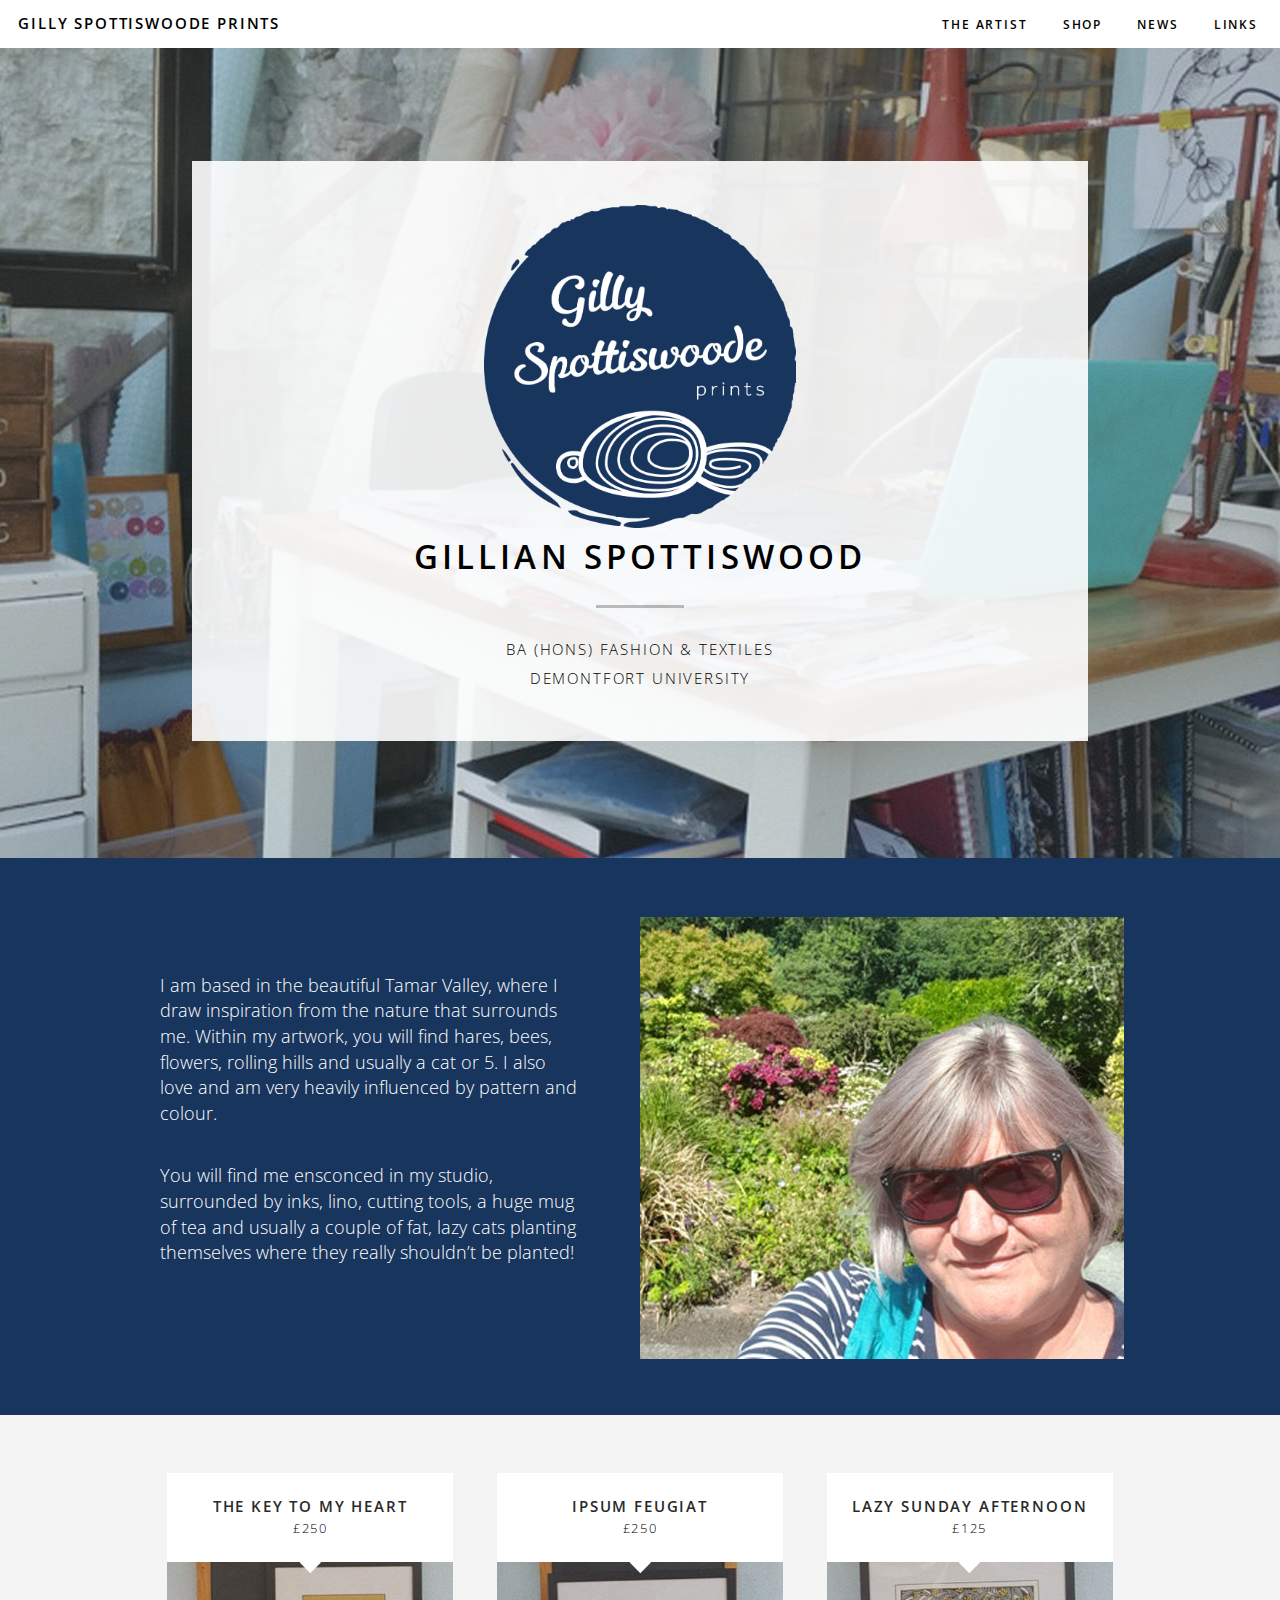
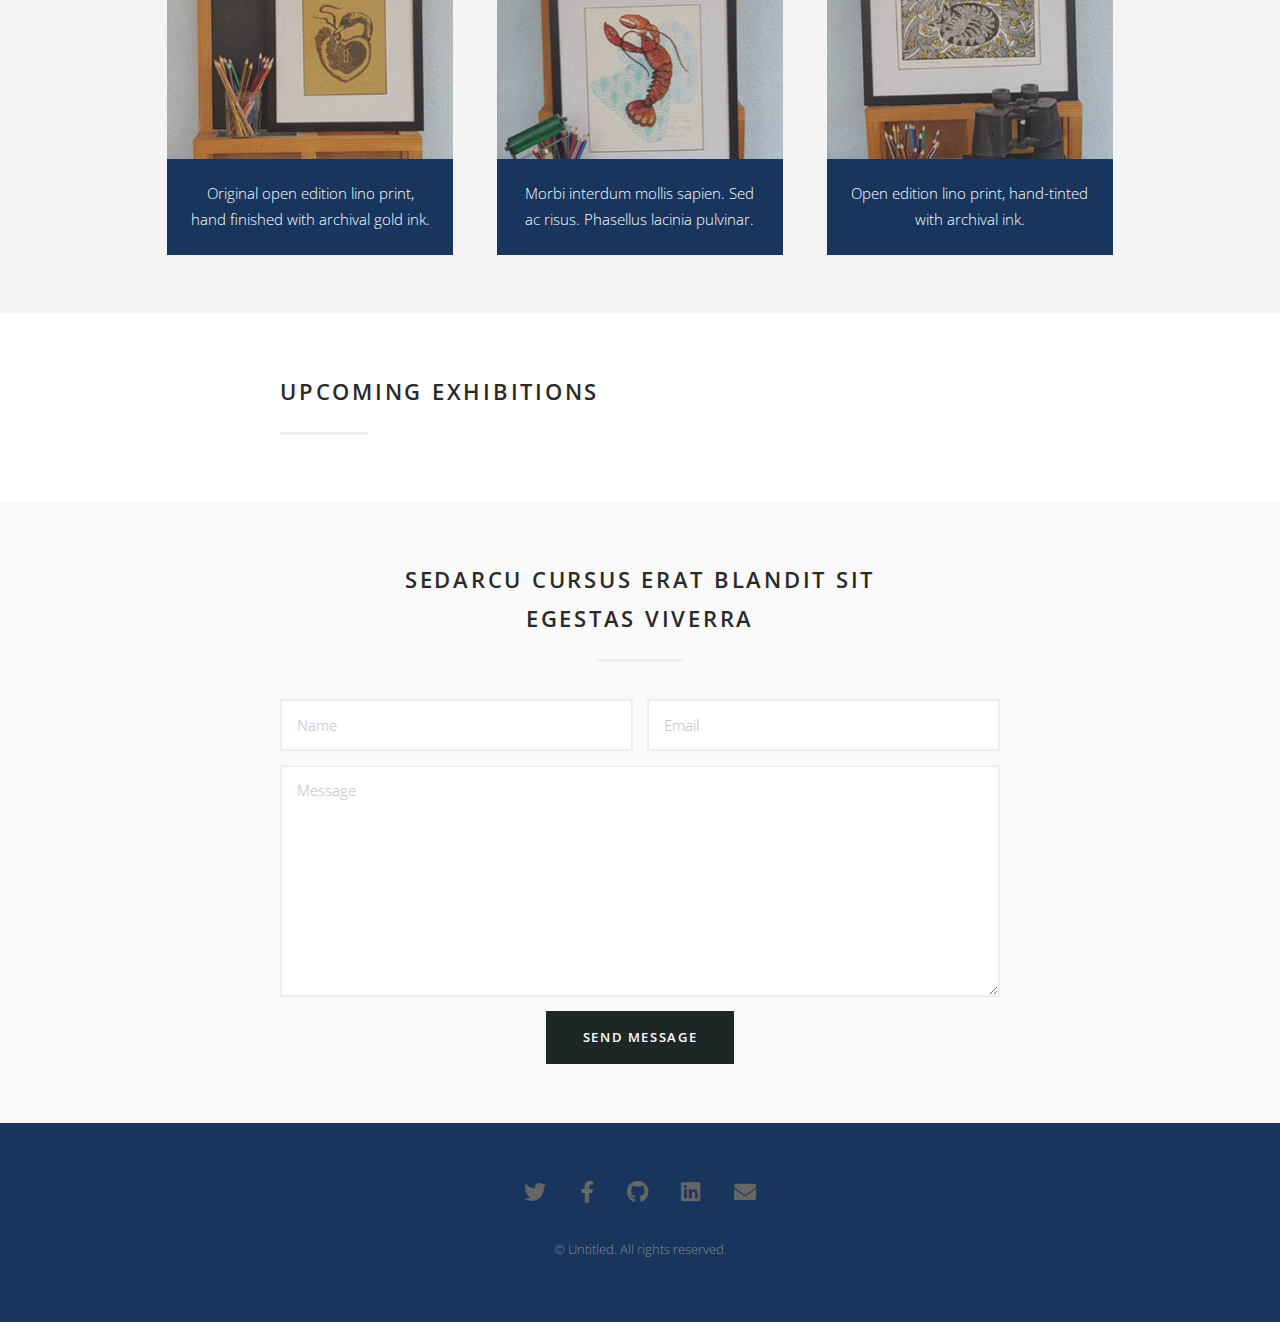
==== commit 02a59345: "updated main page" ====
--- a/index.html
+++ b/index.html
@@ -1,12 +1,7 @@
 <!DOCTYPE HTML>
-<!--
-	Catalyst by Pixelarity
-	pixelarity.com | hello@pixelarity.com
-	License: pixelarity.com/license
--->
 <html>
 	<head>
-		<title>Untitled</title>
+		<title>Gilly Spottiswoode Prints</title>
 		<meta charset="utf-8" />
 		<meta name="viewport" content="width=device-width, initial-scale=1, user-scalable=no" />
 		<link rel="stylesheet" href="assets/css/main.css" />
@@ -16,28 +11,13 @@
 
 			<!-- Header -->
 				<header id="header">
-					<h1><a href="index.html" class="icon solid fa-tint">Catalyst</a></h1>
+					<h1><a href="index.html">Gilly Spottiswoode Prints</a></h1>
 					<nav id="nav">
 						<ul>
-							<li><a href="index.html">Home</a></li>
-							<li>
-								<a href="#" class="icon solid fa-angle-down">Layouts</a>
-								<ul>
-									<li><a href="left-sidebar.html">Left Sidebar</a></li>
-									<li><a href="right-sidebar.html">Right Sidebar</a></li>
-									<li><a href="no-sidebar.html">No Sidebar</a></li>
-									<li>
-										<a href="#">Submenu</a>
-										<ul>
-											<li><a href="#">Option 1</a></li>
-											<li><a href="#">Option 2</a></li>
-											<li><a href="#">Option 3</a></li>
-											<li><a href="#">Option 4</a></li>
-										</ul>
-									</li>
-								</ul>
-							</li>
-							<li><a href="elements.html">Elements</a></li>
+							<li><a href="index.html">The Artist</a></li>
+							<li><a href="index.html">Shop</a></li>
+							<li><a href="index.html">News</a></li>
+							<li><a href="index.html">Links</a></li>
 						</ul>
 					</nav>
 				</header>
@@ -45,8 +25,10 @@
 			<!-- Banner -->
 				<section id="banner">
 					<div class="inner">
-						<h2>Ipsum dolore</h2>
-						<p>Amet lorem ipsum consequat feugiat</p>
+						<img src="images/logo.png" class="logo" alt="Gillian Spottiswoode Prints">
+						<h2>Gillian Spottiswood</h2>
+						<p>BA (Hons) Fashion & Textiles<br>
+                            DeMontfort University</p>
 					</div>
 				</section>
 
@@ -54,50 +36,14 @@
 				<section id="one" class="wrapper style1">
 					<div class="container">
 						<div class="inner">
-							<header class="major">
+							<!--<header class="major">
 								<h2>Suspendisse mauris<br />
 								fusce accumsan mollis eros</h2>
-							</header>
-							<p>Morbi interdum mollis sapien. Sed ac risus. Phasellus
-							lacinia, magna arcu pulvinar risus, vitae facilisis magna
-							sed consequat lorem sed ipsum.</p>
-						</div><span class="device image fit"><img src="images/pic01.jpg" alt="" /></span>
-					</div>
-				</section>
+							</header>-->
+							<p>I am based in the beautiful Tamar Valley, where I draw inspiration from the nature that surrounds me. Within my artwork, you will find hares, bees, flowers, rolling hills and usually a cat or 5. I also love and am very heavily influenced by pattern and colour.</p>
 
-			<!-- Two -->
-				<section id="two" class="wrapper style2">
-					<div class="container">
-						<div class="row">
-							<div class="col-6 col-12-narrow">
-								<section class="feature">
-									<i class="icon solid fa-rocket"></i>
-									<h3>Cras ornare tristi</h3>
-									<p>Morbi interdum mollis sapien. Sed ac risus. Phasellus lacinia, magna arcu pulvinar risus, vitae facilisis.</p>
-								</section>
-							</div>
-							<div class="col-6 col-12-narrow">
-								<section class="feature">
-									<i class="icon solid fa-pencil-alt"></i>
-									<h3>Praesent lacerat risus</h3>
-									<p>Morbi interdum mollis sapien. Sed ac risus. Phasellus lacinia, magna arcu pulvinar risus, vitae facilisis.</p>
-								</section>
-							</div>
-							<div class="col-6 col-12-narrow">
-								<section class="feature">
-									<i class="icon solid fa-chart-area"></i>
-									<h3>Vivamus estibulum</h3>
-									<p>Morbi interdum mollis sapien. Sed ac risus. Phasellus lacinia, magna arcu pulvinar risus, vitae facilisis.</p>
-								</section>
-							</div>
-							<div class="col-6 col-12-narrow">
-								<section class="feature">
-									<i class="icon solid fa-cloud"></i>
-									<h3>Fusce pellentesque</h3>
-									<p>Morbi interdum mollis sapien. Sed ac risus. Phasellus lacinia, magna arcu pulvinar risus, vitae facilisis.</p>
-								</section>
-							</div>
-						</div>
+							<p>You will find me ensconced in my studio, surrounded by inks, lino, cutting tools, a huge mug of tea and usually a couple of fat, lazy cats planting themselves where they really shouldn’t be planted!</p>
+						</div><span class="device"><img src="images/pic01.jpg" alt="" /></span>
 					</div>
 				</section>
 
@@ -109,11 +55,12 @@
 								<section class="image-feature">
 									<a href="#">
 										<header>
-											<h3>Magna etiam</h3>
+											<h3>The Key to my Heart</h3>
+											<p>£250</p>
 										</header>
 										<span class="image fit"><img src="images/pic02.jpg" alt="" /></span>
 										<footer>
-											<p>Morbi interdum mollis sapien. Sed ac risus. Phasellus lacinia pulvinar.</p>
+											<p>Original open edition lino print, hand finished with archival gold ink.</p>
 										</footer>
 									</a>
 								</section>
@@ -123,6 +70,7 @@
 									<a href="#">
 										<header>
 											<h3>Ipsum feugiat</h3>
+											<p>£250</p>
 										</header>
 										<span class="image fit"><img src="images/pic03.jpg" alt="" /></span>
 										<footer>
@@ -135,11 +83,12 @@
 								<section class="image-feature">
 									<a href="#">
 										<header>
-											<h3>Arcu phasellus</h3>
+											<h3>Lazy Sunday Afternoon</h3>
+											<p>£125</p>
 										</header>
 										<span class="image fit"><img src="images/pic04.jpg" alt="" /></span>
 										<footer>
-											<p>Morbi interdum mollis sapien. Sed ac risus. Phasellus lacinia pulvinar.</p>
+											<p>Open edition lino print, hand-tinted with archival ink.</p>
 										</footer>
 									</a>
 								</section>
@@ -147,6 +96,15 @@
 						</div>
 					</div>
 				</section>
+	
+			<!-- Two -->
+			<section id="two" class="wrapper style2">
+				<div class="container">
+					<div class="container medium">
+						<header class="major"><h2>Upcoming Exhibitions</h2></header>
+					</div>
+				</div>
+			</section>
 
 			<!-- Four -->
 				<section id="four" class="wrapper style4 special">
--- a/assets/css/main.css
+++ b/assets/css/main.css
@@ -1,11 +1,5 @@
 @import url(fontawesome-all.min.css);
 @import url("https://fonts.googleapis.com/css?family=Open+Sans:300,600,300italic,600italic");
-
-/*
-	Catalyst by Pixelarity
-	pixelarity.com | hello@pixelarity.com
-	License: pixelarity.com/license
-*/
 
 html, body, div, span, applet, object,
 iframe, h1, h2, h3, h4, h5, h6, p, blockquote,
@@ -106,7 +100,7 @@
 	}
 
 	a {
-		color: #51c5e8;
+		color: #000;
 		text-decoration: underline;
 	}
 
@@ -226,6 +220,9 @@
 		text-align: right;
 	}
 
+	.logo {
+		width: 30%;
+	}
 /* Row */
 
 	.row {
@@ -716,6 +713,10 @@
 
 		@media screen and (max-width: 1280px) {
 
+			.logo {
+				width: 40%;
+			}
+
 			.row {
 				display: flex;
 				flex-wrap: wrap;
@@ -961,6 +962,10 @@
 
 		@media screen and (max-width: 980px) {
 
+			.logo {
+				width: 70%;
+			}
+
 			.row {
 				display: flex;
 				flex-wrap: wrap;
@@ -1206,6 +1211,13 @@
 
 		@media screen and (max-width: 736px) {
 
+			.device {
+				text-align: center;
+				padding-bottom: 2rem;
+			}
+			.device img {
+				width: 90%;
+			}
 			.row {
 				display: flex;
 				flex-wrap: wrap;
@@ -2514,7 +2526,7 @@
 		.feature i {
 			border-radius: 100%;
 			border: solid 3px #eee;
-			color: #51c5e8;
+			color: #000;
 			display: block;
 			height: 7em;
 			left: 0;
@@ -2590,8 +2602,7 @@
 		}
 
 		.image-feature footer {
-			background: #1d2726;
-			background: rgba(29, 39, 38, 0.9);
+			background: #18355d;
 			bottom: 0;
 			color: #fff;
 			left: 0;
@@ -2613,12 +2624,12 @@
 /* Wrapper */
 
 	.wrapper {
-		padding: 6em 0 4em 0;
+		padding: 4em 0 4em 0;
 	}
 
 		.wrapper.style1 {
-			background: #51c5e8;
-			color: #d7f2e5;
+			background: #18355d;
+			color: #fff;
 		}
 
 			.wrapper.style1 h2, .wrapper.style1 h3, .wrapper.style1 h4, .wrapper.style1 h5, .wrapper.style1 h6, .wrapper.style1 strong {
@@ -2648,8 +2659,8 @@
 	}
 
 	#header {
-		background: #1d2726;
-		color: #fff;
+		background: #fff;
+		color: #000;
 		cursor: default;
 		height: 3.25em;
 		left: 0;
@@ -2661,7 +2672,7 @@
 	}
 
 		#header h1 {
-			color: #fff;
+			color: #000;
 			height: inherit;
 			left: 1.25em;
 			line-height: inherit;
@@ -2676,7 +2687,7 @@
 			}
 
 				#header h1 a:before {
-					color: #51c5e8;
+					color: #18355d;
 					margin-right: 0.35em;
 				}
 
@@ -2709,7 +2720,7 @@
 						-webkit-transition: color 0.2s ease-in-out;
 						-ms-transition: color 0.2s ease-in-out;
 						transition: color 0.2s ease-in-out;
-						color: #ccc;
+						color: #000;
 						display: inline-block;
 						text-decoration: none;
 						font-size: 0.8em;
@@ -2721,11 +2732,11 @@
 						}
 
 						#header nav > ul > li a:hover {
-							color: #fff;
+							color: #18355d;
 						}
 
 					#header nav > ul > li.active > a {
-						color: #fff;
+						color: #18355d;
 					}
 
 					#header nav > ul > li:first-child {
@@ -2822,8 +2833,7 @@
 		background-image: url("images/overlay.png"), url("../../images/banner.jpg");
 		background-position: top left,							center center;
 		background-repeat: repeat,								no-repeat;
-		background-size: auto,								cover;
-		color: #fff;
+		color: #000;
 		padding: 12em 0;
 		position: relative;
 		text-align: center;
@@ -2850,12 +2860,13 @@
 		}
 
 		#banner .inner {
-			background: #1d2726;
-			background: rgba(29, 39, 38, 0.9);
+			background: #fff;
+			background: rgba(255, 255, 255, 0.9);
 			display: inline-block;
 			padding: 3.5em 5em;
 			position: relative;
 			z-index: 2;
+			width: 70%;
 		}
 
 			#banner .inner h2 {
@@ -2878,8 +2889,8 @@
 			}
 
 				#banner .inner p:before {
-					background: #888;
-					background: rgba(255, 255, 255, 0.25);
+					background: #000;
+					background: rgba(0, 0, 0, 0.25);
 					content: '';
 					display: block;
 					height: 3px;
@@ -2922,8 +2933,6 @@
 
 		#one p {
 			font-size: 1.25em;
-			line-height: 1.75em;
-			margin: -0.5em 0 0 0;
 		}
 
 		#one .inner {
@@ -2935,14 +2944,8 @@
 		}
 
 		#one .device {
-			border: solid 40px #fff;
-			border-bottom: 0;
-			border-radius: 20px;
-			border-bottom-left-radius: 0;
-			border-bottom-right-radius: 0;
 			display: inline-block;
-			margin-bottom: 0;
-			position: relative;
+			margin-bottom: 3rem;
 			vertical-align: middle;
 			width: 50%;
 		}
@@ -2962,7 +2965,7 @@
 /* Footer */
 
 	#footer {
-		background: #1d2726;
+		background: #18355d;
 		color: #888;
 		padding: 4em 0;
 		text-align: center;
@@ -3264,8 +3267,8 @@
 					}
 
 					#navButton .toggle:before {
-						background: rgba(29, 39, 38, 0.75);
-						color: #ffffff;
+						background: rgba(255, 255, 255, 0.75);
+						color: #000;
 						content: '\f0c9';
 						display: block;
 						font-size: 18px;
@@ -3303,14 +3306,14 @@
 				top: 0;
 				width: 275px;
 				z-index: 10002;
-				background: #1d2726;
-				color: #c7c9c9;
+				background: #fff;
+				color: #000;
 				padding: 0.25em 1.5em;
 			}
 
 				#navPanel .link {
 					border-top: solid 1px rgba(255, 255, 255, 0.05);
-					color: #c7c9c9;
+					color: #18355d;
 					display: block;
 					font-size: 0.8em;
 					font-weight: 600;
@@ -3326,7 +3329,7 @@
 					}
 
 					#navPanel .link.depth-0 {
-						color: #ffffff;
+						color: #181818;
 					}
 
 					#navPanel .link .indent-1 {
@@ -3445,7 +3448,6 @@
 		/* One */
 
 			#one .device {
-				border-width: 20px;
 				margin-top: 2em;
 				max-width: 100%;
 				width: 25em;
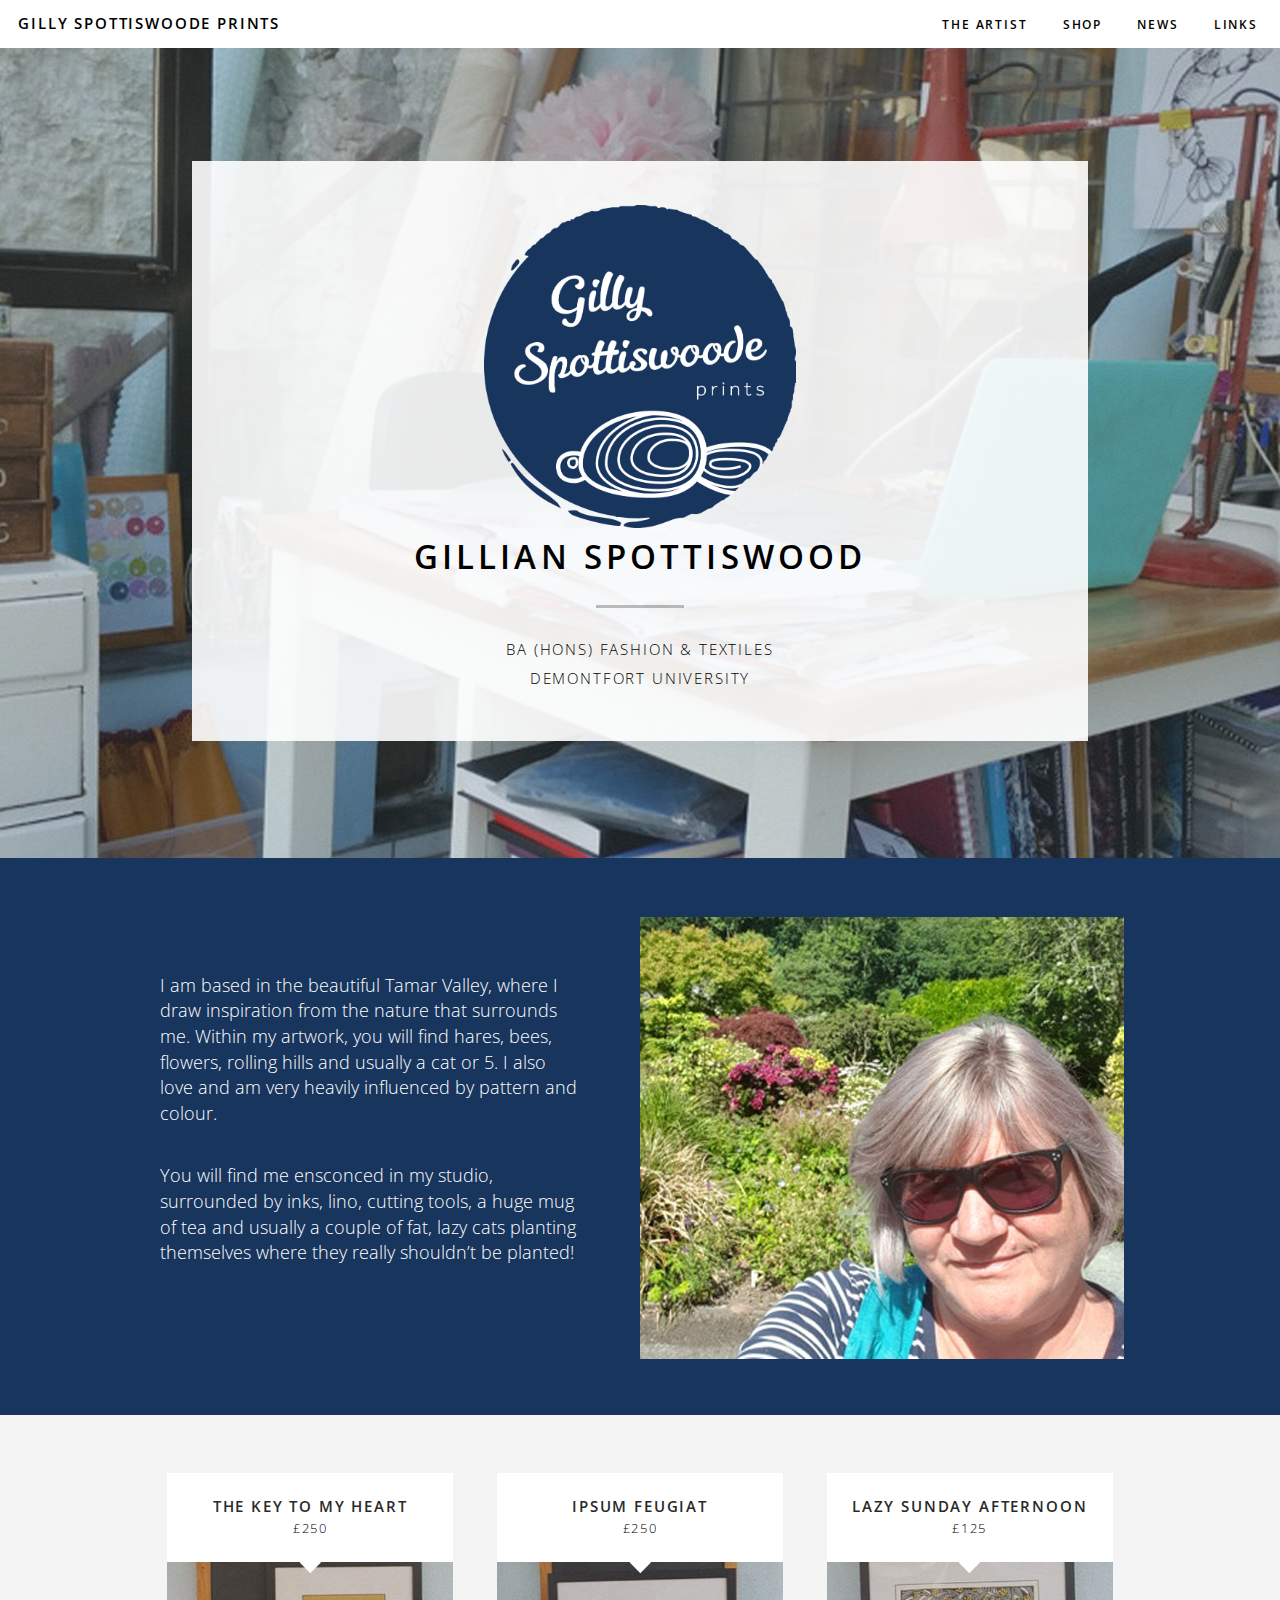
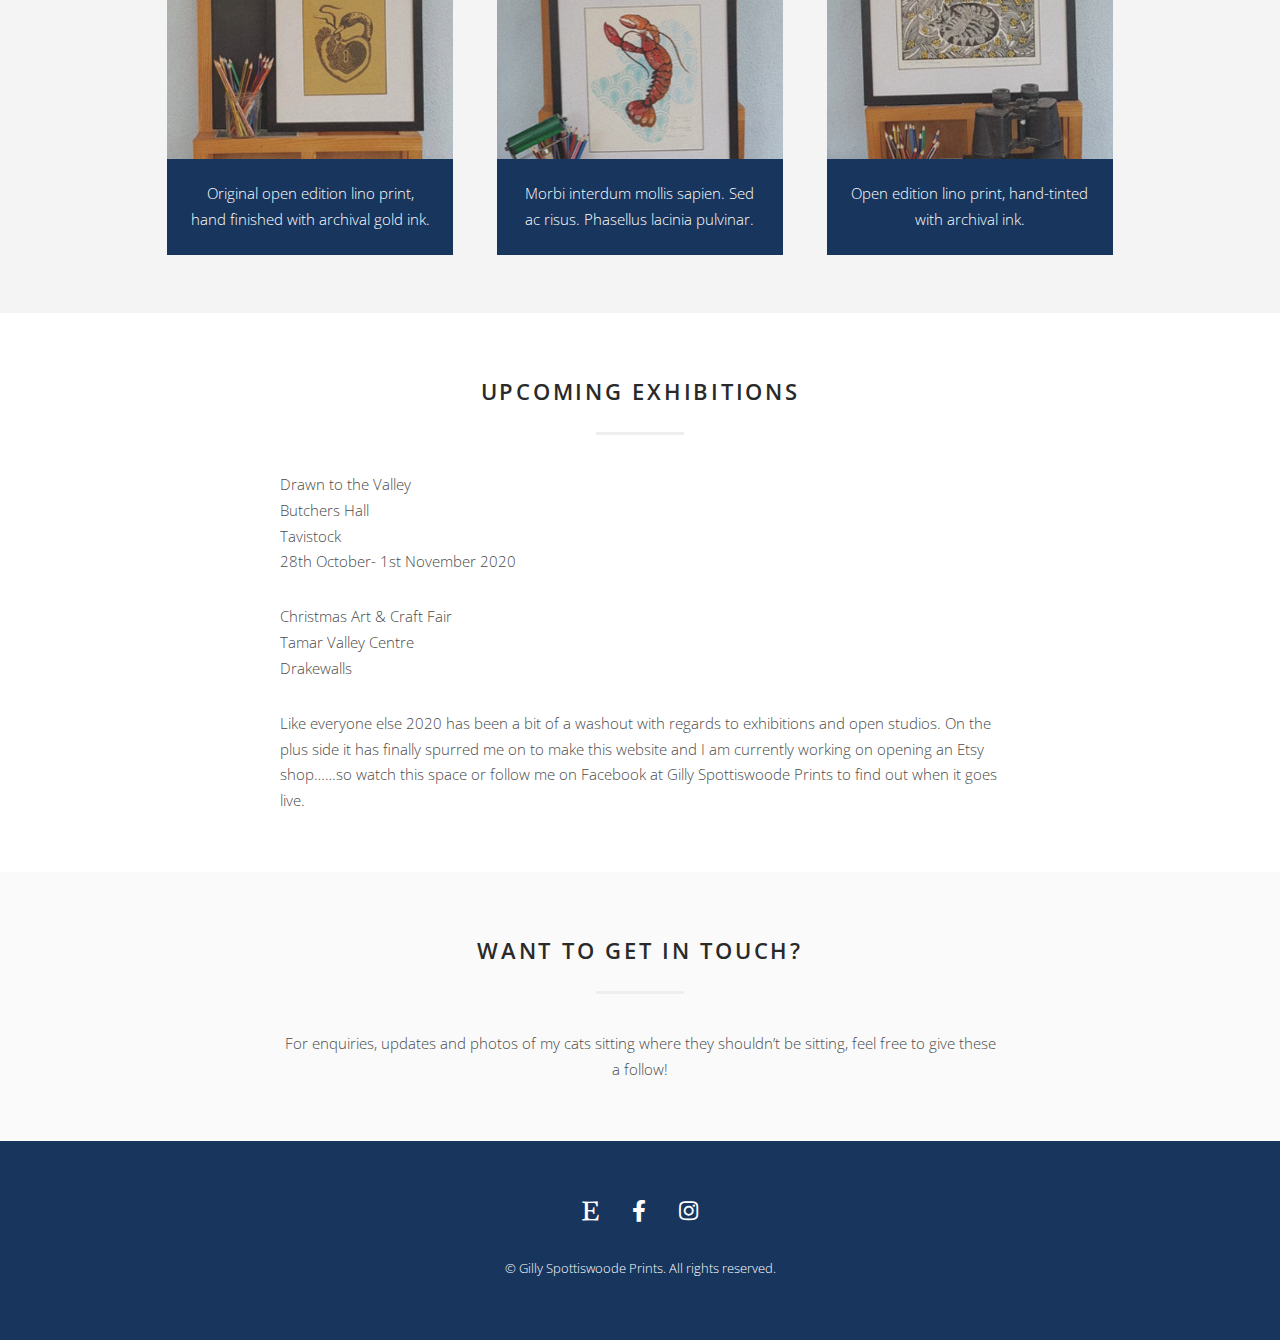
==== commit 8d8f3185: "added news and footer" ====
--- a/index.html
+++ b/index.html
@@ -14,10 +14,10 @@
 					<h1><a href="index.html">Gilly Spottiswoode Prints</a></h1>
 					<nav id="nav">
 						<ul>
-							<li><a href="index.html">The Artist</a></li>
-							<li><a href="index.html">Shop</a></li>
-							<li><a href="index.html">News</a></li>
-							<li><a href="index.html">Links</a></li>
+							<li><a href="#one">The Artist</a></li>
+							<li><a href="#three">Shop</a></li>
+							<li><a href="#two">News</a></li>
+							<li><a href="#four">Links</a></li>
 						</ul>
 					</nav>
 				</header>
@@ -101,7 +101,17 @@
 			<section id="two" class="wrapper style2">
 				<div class="container">
 					<div class="container medium">
-						<header class="major"><h2>Upcoming Exhibitions</h2></header>
+						<header class="major special"><h2>Upcoming Exhibitions</h2></header>
+						<p>Drawn to the Valley<br>
+							Butchers Hall<br>							
+							Tavistock<br>							
+							28th October- 1st November 2020</p>
+						
+						<p>Christmas Art & Craft Fair<br>
+							Tamar Valley Centre<br>							
+							Drakewalls</p>
+
+						<p>Like everyone else 2020 has been a bit of a washout with regards to exhibitions and open studios. On the plus side it has finally spurred me on to make this website and I am currently working on opening an Etsy shop……so watch this space or follow me on Facebook at Gilly Spottiswoode Prints to find out when it goes live.</p>
 					</div>
 				</div>
 			</section>
@@ -110,9 +120,9 @@
 				<section id="four" class="wrapper style4 special">
 					<div class="container medium">
 						<header class="major">
-							<h2>Sedarcu cursus erat blandit sit<br />
-							egestas viverra</h2>
+							<h2>Want to get in touch?</h2>
 						</header>
+						<!--
 						<form method="post" action="#">
 							<div class="row gtr-uniform gtr-50">
 								<div class="col-6 col-12-mobilep"><input type="text" name="name" id="name" placeholder="Name" /></div>
@@ -125,20 +135,20 @@
 								</div>
 							</div>
 						</form>
+						-->
+						<p>For enquiries, updates and photos of my cats sitting where they shouldn’t be sitting, feel free to give these a follow!</p>
 					</div>
 				</section>
 
 			<!-- Footer -->
 				<footer id="footer">
 					<ul class="icons">
-						<li><a href="#" class="icon brands fa-twitter"><span class="label">Twitter</span></a></li>
-						<li><a href="#" class="icon brands fa-facebook-f"><span class="label">Facebook</span></a></li>
-						<li><a href="#" class="icon brands fa-github"><span class="label">Github</span></a></li>
-						<li><a href="#" class="icon brands fa-linkedin"><span class="label">LinkedIn</span></a></li>
-						<li><a href="#" class="icon solid fa-envelope"><span class="label">Email</span></a></li>
+						<li><a href="https://www.etsy.com/shop/GillySpottiswoode" class="icon brands fa-etsy"><span class="label">Facebook</span></a></li>
+						<li><a href="https://www.facebook.com/gillyspotprints/" class="icon brands fa-facebook-f"><span class="label">Github</span></a></li>
+						<li><a href="https://www.instagram.com/gillyspottiswoodeprints/" class="icon brands fa-instagram"><span class="label">LinkedIn</span></a></li>
 					</ul>
 					<div class="copyright">
-						&copy; Untitled. All rights reserved.
+						&copy; Gilly Spottiswoode Prints. All rights reserved.
 					</div>
 				</footer>
 
--- a/assets/css/main.css
+++ b/assets/css/main.css
@@ -1767,7 +1767,7 @@
 
 /* Section/Article */
 
-	section.special, article.special {
+	header.special, section.special, article.special {
 		text-align: center;
 	}
 
@@ -2966,7 +2966,7 @@
 
 	#footer {
 		background: #18355d;
-		color: #888;
+		color: #fff;
 		padding: 4em 0;
 		text-align: center;
 	}
@@ -2988,7 +2988,7 @@
 					-webkit-transition: color 0.2s ease-in-out;
 					-ms-transition: color 0.2s ease-in-out;
 					transition: color 0.2s ease-in-out;
-					color: #666;
+					color: #fff;
 				}
 
 					#footer .icons li a:hover {
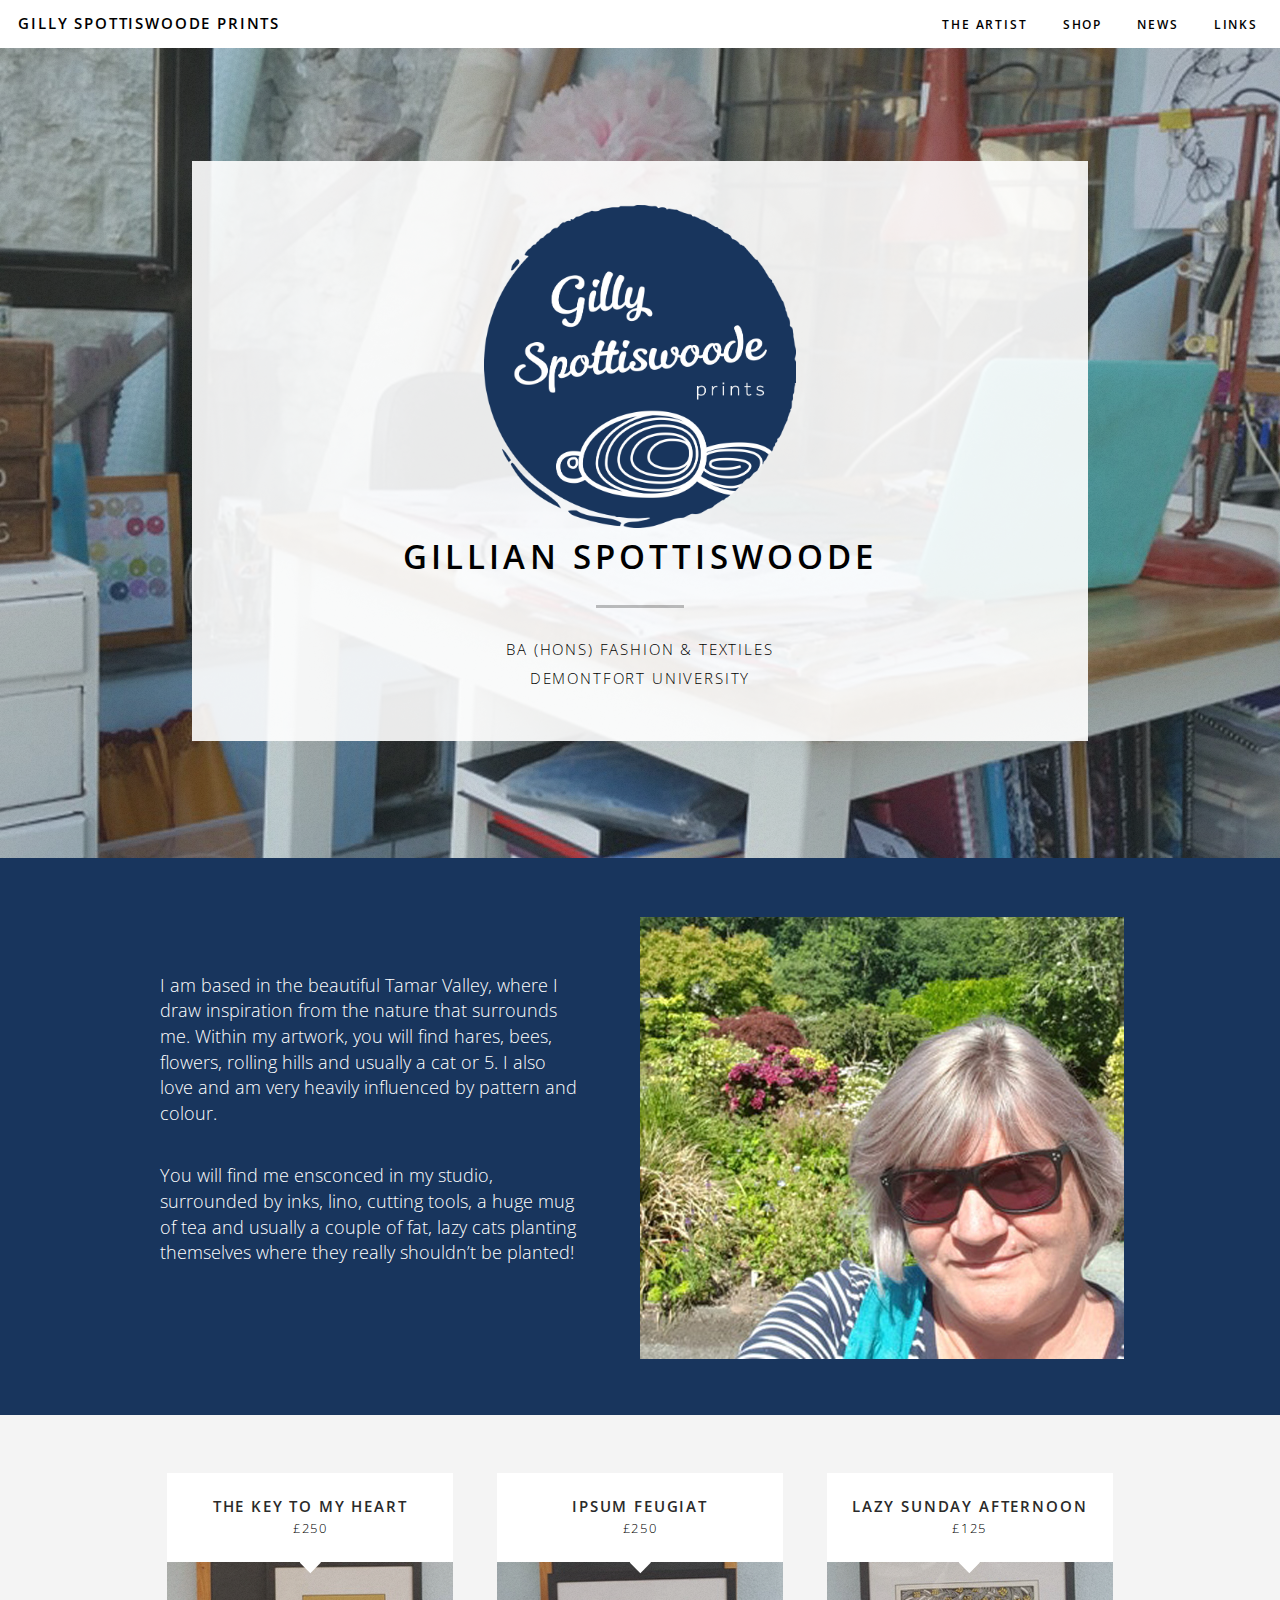
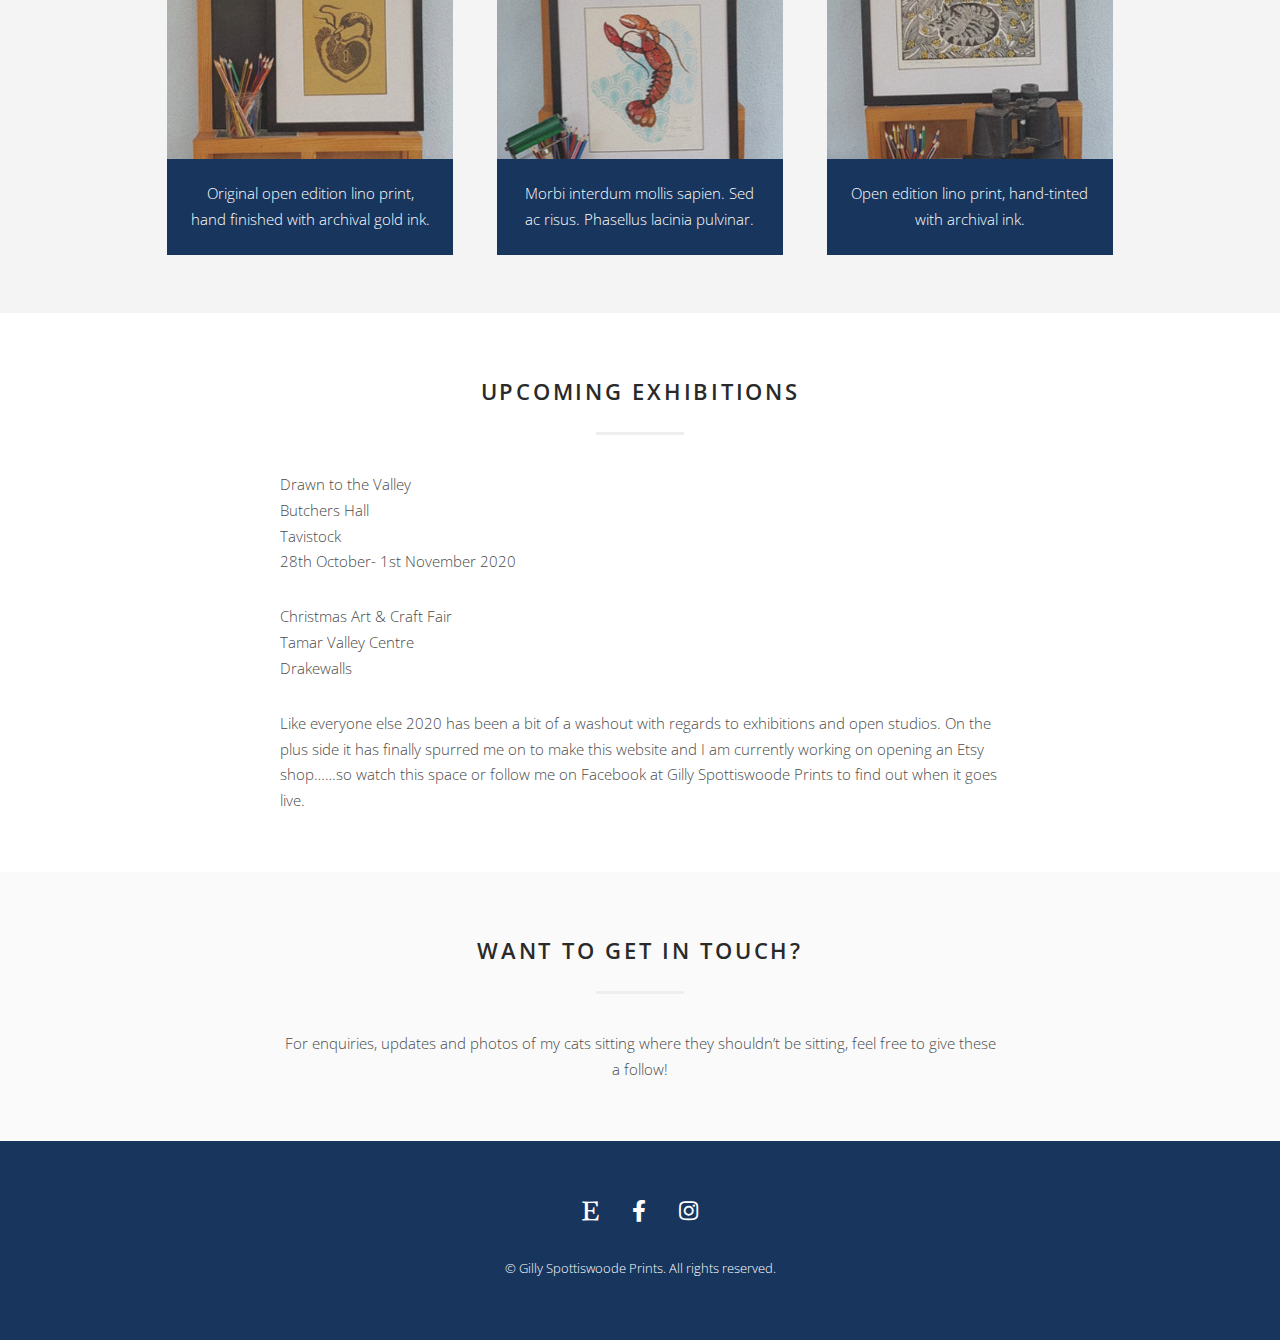
==== commit 2fb32441: "updated main page" ====
--- a/index.html
+++ b/index.html
@@ -26,7 +26,7 @@
 				<section id="banner">
 					<div class="inner">
 						<img src="images/logo.png" class="logo" alt="Gillian Spottiswoode Prints">
-						<h2>Gillian Spottiswood</h2>
+						<h2>Gillian Spottiswoode</h2>
 						<p>BA (Hons) Fashion & Textiles<br>
                             DeMontfort University</p>
 					</div>
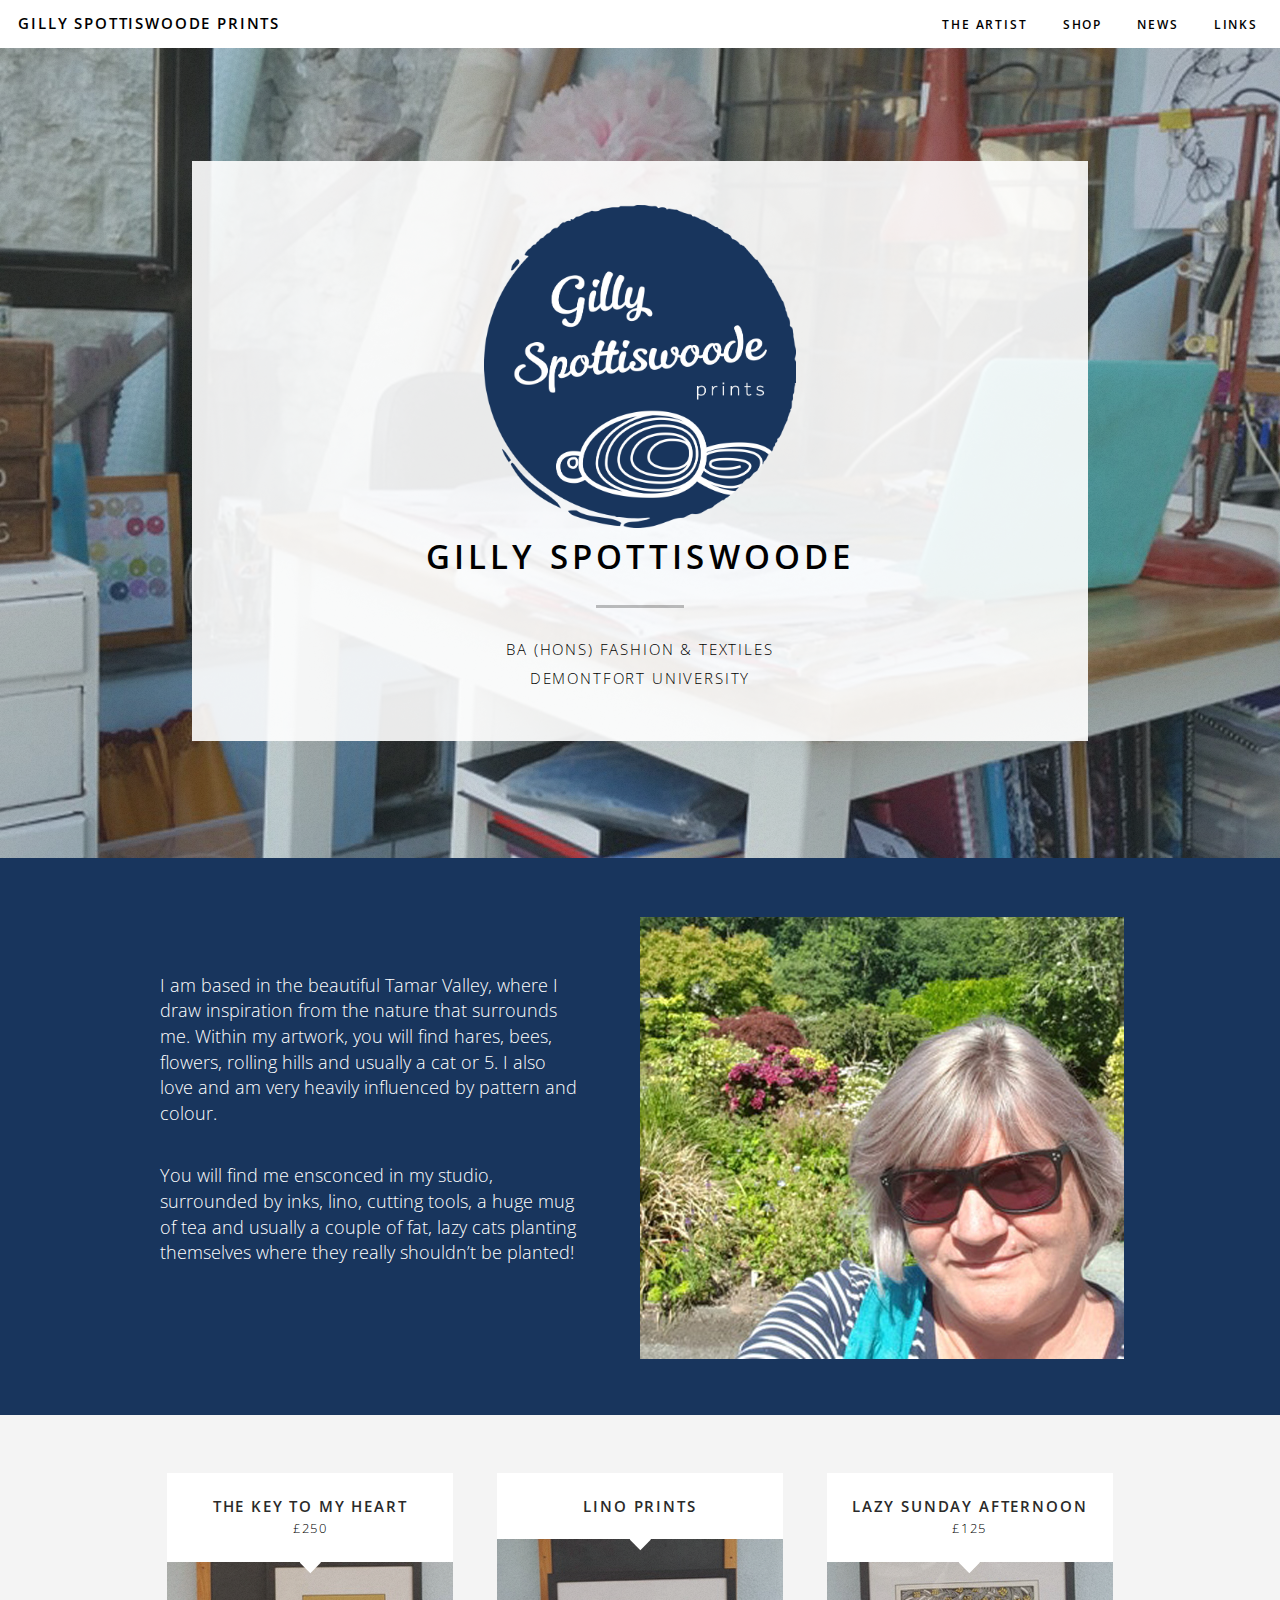
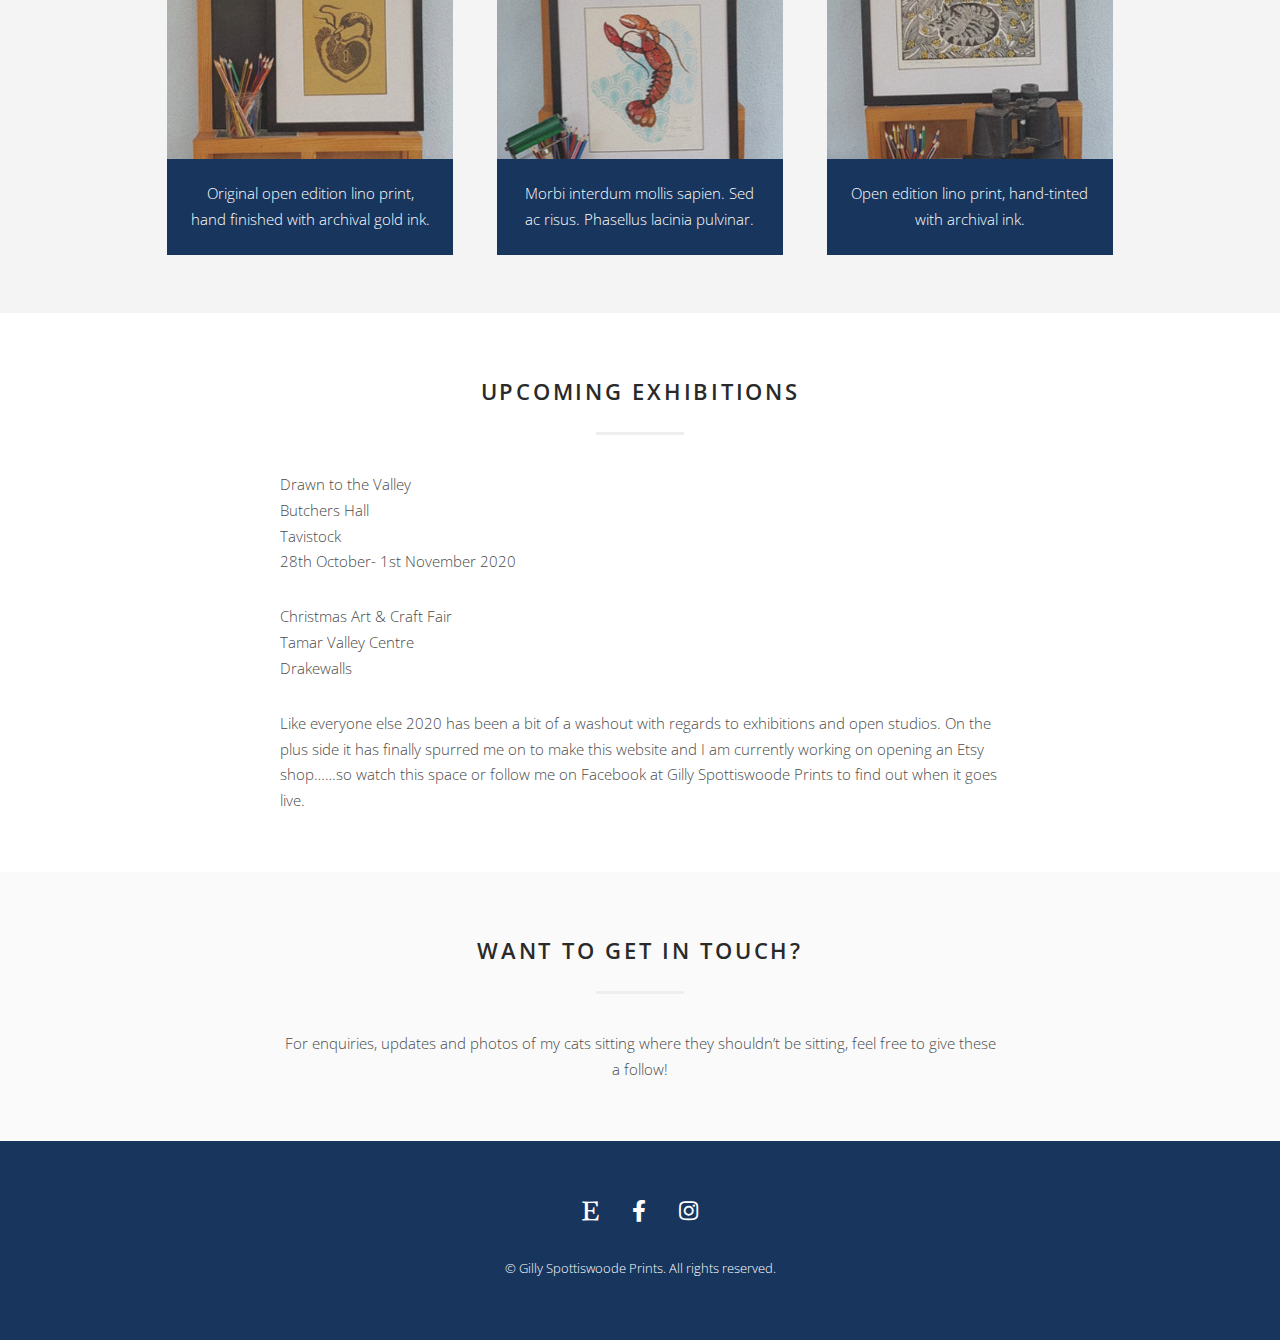
==== commit 0b38e08b: "updated index and art page" ====
--- a/index.html
+++ b/index.html
@@ -26,7 +26,7 @@
 				<section id="banner">
 					<div class="inner">
 						<img src="images/logo.png" class="logo" alt="Gillian Spottiswoode Prints">
-						<h2>Gillian Spottiswoode</h2>
+						<h2>Gilly Spottiswoode</h2>
 						<p>BA (Hons) Fashion & Textiles<br>
                             DeMontfort University</p>
 					</div>
@@ -53,7 +53,7 @@
 						<div class="row">
 							<div class="col-4 col-12-narrow">
 								<section class="image-feature">
-									<a href="#">
+									<a href="art-01.html">
 										<header>
 											<h3>The Key to my Heart</h3>
 											<p>£250</p>
@@ -67,10 +67,9 @@
 							</div>
 							<div class="col-4 col-12-narrow">
 								<section class="image-feature">
-									<a href="#">
+									<a href="art-02.html">
 										<header>
-											<h3>Ipsum feugiat</h3>
-											<p>£250</p>
+											<h3>Lino Prints</h3>
 										</header>
 										<span class="image fit"><img src="images/pic03.jpg" alt="" /></span>
 										<footer>
@@ -81,7 +80,7 @@
 							</div>
 							<div class="col-4 col-12-narrow">
 								<section class="image-feature">
-									<a href="#">
+									<a href="art-03.html">
 										<header>
 											<h3>Lazy Sunday Afternoon</h3>
 											<p>£125</p>
